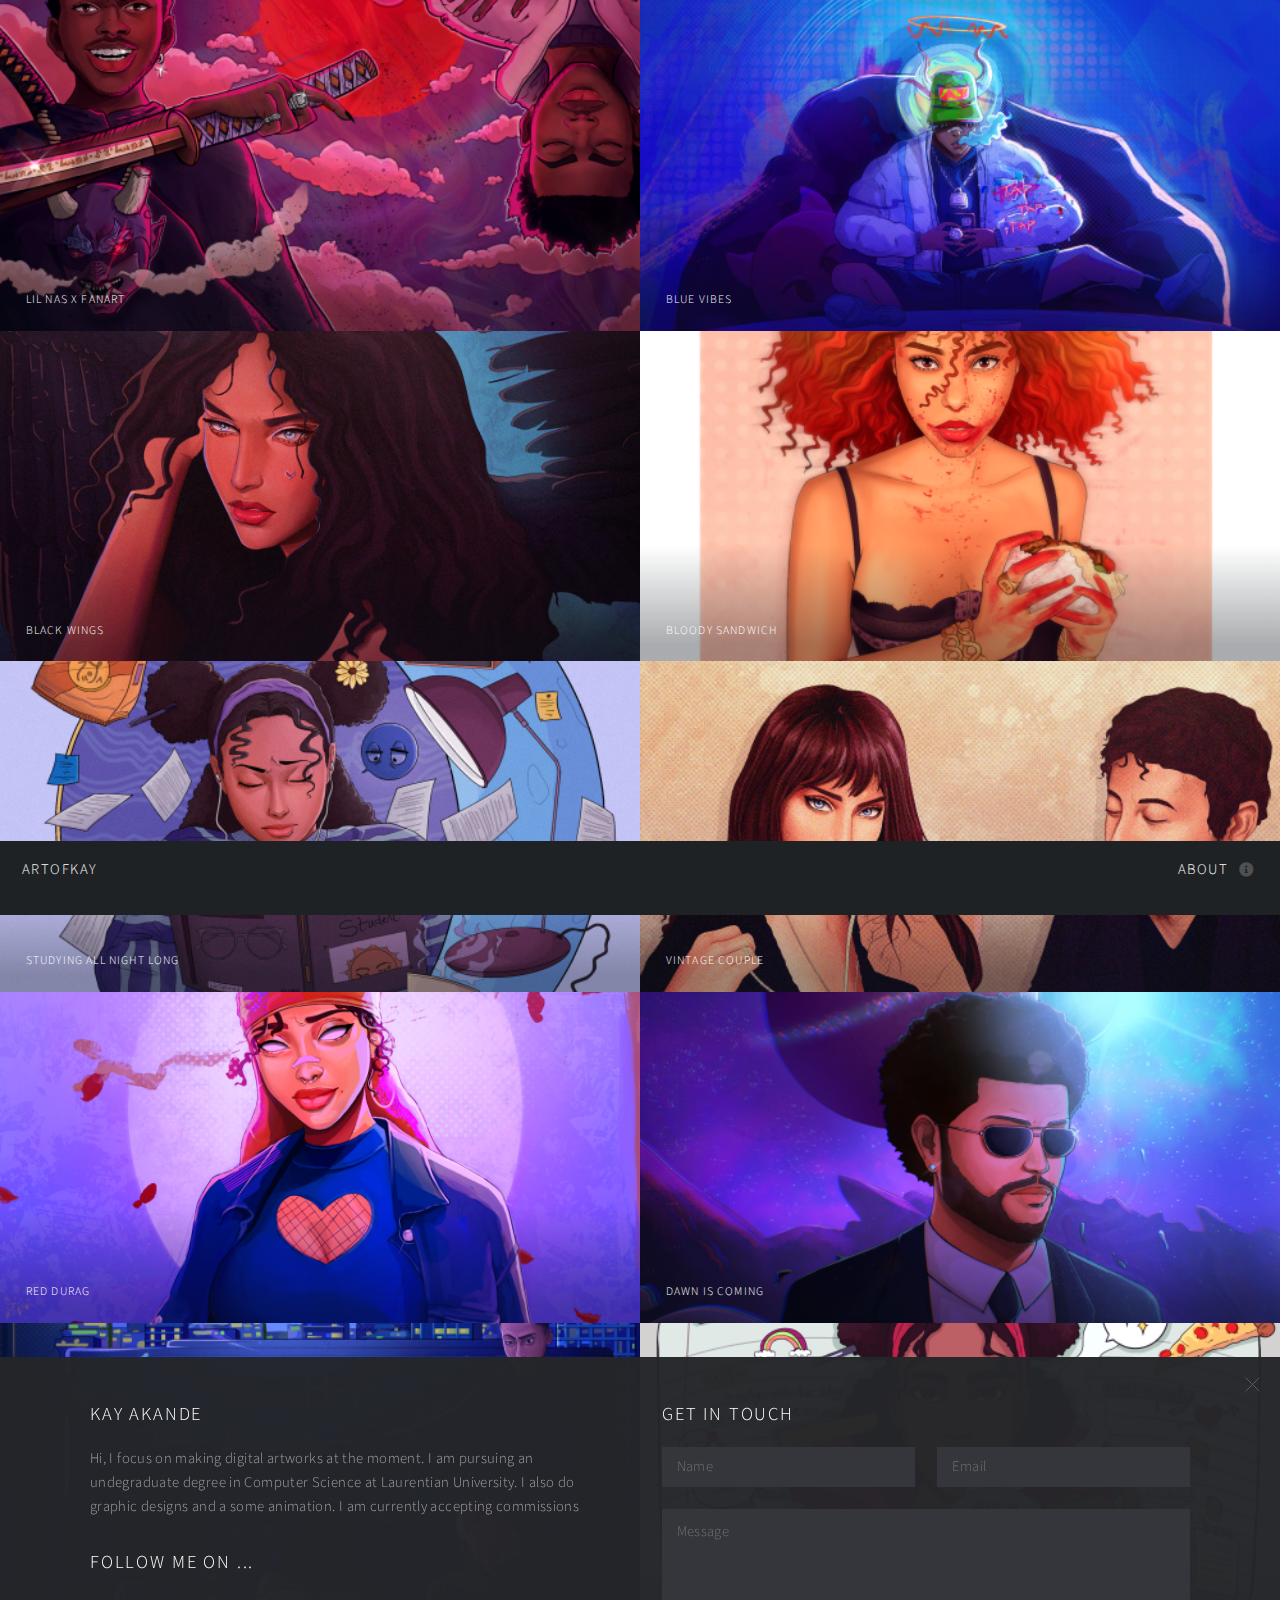
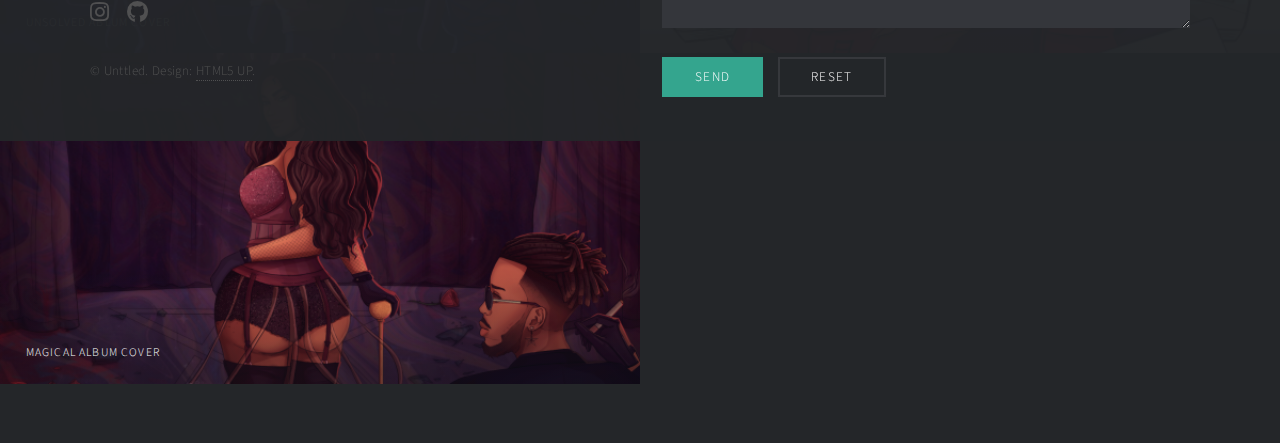
==== index.html @ 97087123 "updates links in index" ====
<!DOCTYPE HTML>
<!--
	Multiverse by HTML5 UP
	html5up.net | @ajlkn
	Free for personal and commercial use under the CCA 3.0 license (html5up.net/license)
-->
<html>
	<head>
		<title>ArtOfKay</title>
		<meta charset="utf-8" />
		<meta name="viewport" content="width=device-width, initial-scale=1, user-scalable=no" />
		<link rel="stylesheet" href="assets/css/main.css" />
		<noscript><link rel="stylesheet" href="assets/css/noscript.css" /></noscript>
	</head>
	<body class="is-preload">

		<!-- Wrapper -->
			<div id="wrapper">

				<!-- Header -->
					<header id="header">
						<h1><a href="index.html"><strong>ArtOfKay</strong></a></h1>
						<nav>
							<ul>
								<li><a href="#footer" class="icon solid fa-info-circle">About</a></li>
							</ul>
						</nav>
					</header>

				<!-- Main -->
					<div id="main">
						<article class="thumb">
							<a href="images/fulls/Adobe_LilNasX_Template_Photoshop.png" class="image"><img src="images/thumbs/Adobe_LilNasX_Template_Photoshop.png" alt="" /></a>
							<h2>Lil Nas X Fanart</h2>
							<p>Lil Nas X fanart album cover design</p>
						</article>
						<article class="thumb">
							<a href="images/fulls/blueVibes.png" class="image"><img src="images/thumbs/blueVibes.png" alt="" /></a>
							<h2>Blue Vibes</h2>
							<p></p>
						</article>
						<article class="thumb">
							<a href="images/fulls/NatasyaWings.png" class="image"><img src="images/thumbs/NatasyaWings.png" alt="" /></a>
							<h2>Black Wings</h2>
							<p></p>
						</article>
						<article class="thumb">
							<a href="images/fulls/bloodySandwich.png" class="image"><img src="images/thumbs/bloodySandwich.png" alt="" /></a>
							<h2>Bloody Sandwich</h2>
							<p>Fun suggestive study.</p>
						</article>

						<article class="thumb">
							<a href="images/fulls/Studying_All_Night_Long_Final.png" class="image"><img
									src="images/thumbs/Studying_All_Night_Long_Final.png" alt="" /></a>
							<h2>Studying all night long</h2>
							<p>Typical University life</p>
						</article>

						
						<article class="thumb">
							<a href="images/fulls/vintageCouple.jpg" class="image"><img src="images/thumbs/vintageCouple.png" alt="" /></a>
							<h2>Vintage Couple</h2>
							<p></p>
						</article>
						
						<article class="thumb">
							<a href="images/fulls/RedDurag.png" class="image"><img src="images/thumbs/RedDurag.png" alt="" /></a>
							<h2>Red Durag</h2>
							<p></p>
						</article>

						<article class="thumb">
							<a href="images/fulls/DawnTheWeeknd.jpg" class="image"><img src="images/thumbs/DawnTheWeeknd.png" alt="" /></a>
							<h2>Dawn is coming</h2>
							<p>Fanart for the Weeknd.</p>
						</article>
						<article class="thumb">
							<a href="images/fulls/UnsolvedCover.png" class="image"><img src="images/thumbs/UnsolvedCover.png" alt="" /></a>
							<h2>Unsolved Ablum Cover</h2>
							<p>Commissioned allbum cover.</p>
						</article>
						<article class="thumb">
							<a href="images/fulls/UniLife.png" class="image"><img src="images/thumbs/UniLife.png" alt="" /></a>
							<h2>Uni Life</h2>
							<p>Contest Entry for a student design competition.</p>
						</article>
						
						
						<article class="thumb">
							<a href="images/fulls/MagicalSwayzee.png" class="image"><img src="images/thumbs/MagicalSwayzee.png" alt="" /></a>
							<h2>Magical Album Cover</h2>
							<p>Commissioned allbum cover.</p>
						</article>
						
					</div>

				<!-- Footer -->
					<footer id="footer" class="panel">
						<div class="inner split">
							<div>
								<section>
									<h2>Kay Akande</h2>
									<p>Hi, I focus on making digital artworks at the moment. I am pursuing an undegraduate degree in Computer Science at Laurentian University. I also do graphic designs and a some animation. I am currently accepting commissions</p>
								</section>
								<section>
									<h2>Follow me on ...</h2>
									<ul class="icons">
										<!-- <li><a href="#" class="icon brands fa-twitter"><span class="label">Twitter</span></a></li>
										<li><a href="#" class="icon brands fa-facebook-f"><span class="label">Facebook</span></a></li> -->
										<li><a href="https://www.instagram.com/artofkay_" target="_blank" class="icon brands fa-instagram"><span class="label">Instagram</span></a></li>
										<li><a href="https://github.com/KayAkande" target="_blank" class="icon brands fa-github"><span class="label">GitHub</span></a></li>
										<!-- <li><a href="#" class="icon brands fa-dribbble"><span class="label">Dribbble</span></a></li>
										<li><a href="#" class="icon brands fa-linkedin-in"><span class="label">LinkedIn</span></a></li> -->
									</ul>
								</section>
								<p class="copyright">
									&copy; Unttled. Design: <a href="http://html5up.net">HTML5 UP</a>.
								</p>
							</div>
							<div>
								<section>
									<h2>Get in touch</h2>
									<form method="post" action="#">
										<div class="fields">
											<div class="field half">
												<input type="text" name="name" id="name" placeholder="Name" />
											</div>
											<div class="field half">
												<input type="text" name="email" id="email" placeholder="Email" />
											</div>
											<div class="field">
												<textarea name="message" id="message" rows="4" placeholder="Message"></textarea>
											</div>
										</div>
										<ul class="actions">
											<li><input type="submit" value="Send" class="primary" /></li>
											<li><input type="reset" value="Reset" /></li>
										</ul>
									</form>
								</section>
							</div>
						</div>
					</footer>

			</div>

		<!-- Scripts -->
			<script src="assets/js/jquery.min.js"></script>
			<script src="assets/js/jquery.poptrox.min.js"></script>
			<script src="assets/js/browser.min.js"></script>
			<script src="assets/js/breakpoints.min.js"></script>
			<script src="assets/js/util.js"></script>
			<script src="assets/js/main.js"></script>

	</body>
</html>
---- assets/css/main.css ----
@import url(fontawesome-all.min.css);
@import url("https://fonts.googleapis.com/css?family=Source+Sans+Pro:300,300italic,400,400italic");

/*
	Multiverse by HTML5 UP
	html5up.net | @ajlkn
	Free for personal and commercial use under the CCA 3.0 license (html5up.net/license)
*/

@-moz-keyframes spinner {
	0% {
		-moz-transform: rotate(0deg);
		-webkit-transform: rotate(0deg);
		-ms-transform: rotate(0deg);
		transform: rotate(0deg);
	}

	100% {
		-moz-transform: rotate(359deg);
		-webkit-transform: rotate(359deg);
		-ms-transform: rotate(359deg);
		transform: rotate(359deg);
	}
}

@-webkit-keyframes spinner {
	0% {
		-moz-transform: rotate(0deg);
		-webkit-transform: rotate(0deg);
		-ms-transform: rotate(0deg);
		transform: rotate(0deg);
	}

	100% {
		-moz-transform: rotate(359deg);
		-webkit-transform: rotate(359deg);
		-ms-transform: rotate(359deg);
		transform: rotate(359deg);
	}
}

@-ms-keyframes spinner {
	0% {
		-moz-transform: rotate(0deg);
		-webkit-transform: rotate(0deg);
		-ms-transform: rotate(0deg);
		transform: rotate(0deg);
	}

	100% {
		-moz-transform: rotate(359deg);
		-webkit-transform: rotate(359deg);
		-ms-transform: rotate(359deg);
		transform: rotate(359deg);
	}
}

@keyframes spinner {
	0% {
		-moz-transform: rotate(0deg);
		-webkit-transform: rotate(0deg);
		-ms-transform: rotate(0deg);
		transform: rotate(0deg);
	}

	100% {
		-moz-transform: rotate(359deg);
		-webkit-transform: rotate(359deg);
		-ms-transform: rotate(359deg);
		transform: rotate(359deg);
	}
}

html, body, div, span, applet, object,
iframe, h1, h2, h3, h4, h5, h6, p, blockquote,
pre, a, abbr, acronym, address, big, cite,
code, del, dfn, em, img, ins, kbd, q, s, samp,
small, strike, strong, sub, sup, tt, var, b,
u, i, center, dl, dt, dd, ol, ul, li, fieldset,
form, label, legend, table, caption, tbody,
tfoot, thead, tr, th, td, article, aside,
canvas, details, embed, figure, figcaption,
footer, header, hgroup, menu, nav, output, ruby,
section, summary, time, mark, audio, video {
	margin: 0;
	padding: 0;
	border: 0;
	font-size: 100%;
	font: inherit;
	vertical-align: baseline;}

article, aside, details, figcaption, figure,
footer, header, hgroup, menu, nav, section {
	display: block;}

body {
	line-height: 1;
}

ol, ul {
	list-style: none;
}

blockquote, q {
	quotes: none;
}

	blockquote:before, blockquote:after, q:before, q:after {
		content: '';
		content: none;
	}

table {
	border-collapse: collapse;
	border-spacing: 0;
}

body {
	-webkit-text-size-adjust: none;
}

mark {
	background-color: transparent;
	color: inherit;
}

input::-moz-focus-inner {
	border: 0;
	padding: 0;
}

input, select, textarea {
	-moz-appearance: none;
	-webkit-appearance: none;
	-ms-appearance: none;
	appearance: none;
}

/* Basic */

	@-ms-viewport {
		width: device-width;
	}

	body {
		-ms-overflow-style: scrollbar;
	}

	@media screen and (max-width: 480px) {

		html, body {
			min-width: 320px;
		}

	}

	html {
		box-sizing: border-box;
	}

	*, *:before, *:after {
		box-sizing: inherit;
	}

	body {
		background: #242629;
	}

		body.is-preload *, body.is-preload *:before, body.is-preload *:after {
			-moz-animation: none !important;
			-webkit-animation: none !important;
			-ms-animation: none !important;
			animation: none !important;
			-moz-transition: none !important;
			-webkit-transition: none !important;
			-ms-transition: none !important;
			transition: none !important;
		}

		body.is-resizing *, body.is-resizing *:before, body.is-resizing *:after {
			-moz-animation: none !important;
			-webkit-animation: none !important;
			-ms-animation: none !important;
			animation: none !important;
			-moz-transition: none !important;
			-webkit-transition: none !important;
			-ms-transition: none !important;
			transition: none !important;
		}

/* Type */

	body, input, select, textarea {
		color: #a0a0a1;
		font-family: "Source Sans Pro", Helvetica, sans-serif;
		font-size: 15pt;
		font-weight: 300;
		letter-spacing: 0.025em;
		line-height: 1.65;
	}

		@media screen and (max-width: 1680px) {

			body, input, select, textarea {
				font-size: 11pt;
			}

		}

	a {
		-moz-transition: color 0.2s ease-in-out, border-bottom-color 0.2s ease-in-out;
		-webkit-transition: color 0.2s ease-in-out, border-bottom-color 0.2s ease-in-out;
		-ms-transition: color 0.2s ease-in-out, border-bottom-color 0.2s ease-in-out;
		transition: color 0.2s ease-in-out, border-bottom-color 0.2s ease-in-out;
		border-bottom: dotted 1px;
		color: #34a58e;
		text-decoration: none;
	}

		a:hover {
			border-bottom-color: transparent;
			color: #34a58e !important;
		}

	strong, b {
		color: #ffffff;
		font-weight: 300;
	}

	em, i {
		font-style: italic;
	}

	p {
		margin: 0 0 2em 0;
	}

	h1, h2, h3, h4, h5, h6 {
		color: #ffffff;
		font-weight: 300;
		letter-spacing: 0.1em;
		line-height: 1.5;
		margin: 0 0 1em 0;
		text-transform: uppercase;
	}

		h1 a, h2 a, h3 a, h4 a, h5 a, h6 a {
			color: inherit;
			text-decoration: none;
		}

	h1 {
		font-size: 2em;
	}

	h2 {
		font-size: 1.25em;
	}

	h3 {
		font-size: 1.1em;
	}

	h4 {
		font-size: 1em;
	}

	h5 {
		font-size: 0.9em;
	}

	h6 {
		font-size: 0.7em;
	}

	@media screen and (max-width: 736px) {

		h2 {
			font-size: 1em;
		}

		h3 {
			font-size: 0.9em;
		}

		h4 {
			font-size: 0.8em;
		}

		h5 {
			font-size: 0.7em;
		}

		h6 {
			font-size: 0.7em;
		}

	}

	sub {
		font-size: 0.8em;
		position: relative;
		top: 0.5em;
	}

	sup {
		font-size: 0.8em;
		position: relative;
		top: -0.5em;
	}

	blockquote {
		border-left: 4px #36383c;
		font-style: italic;
		margin: 0 0 2em 0;
		padding: 0.5em 0 0.5em 2em;
	}

	code {
		background: #34363b;
		border: solid 1px #36383c;
		font-family: "Courier New", monospace;
		font-size: 0.9em;
		margin: 0 0.25em;
		padding: 0.25em 0.65em;
	}

	pre {
		-webkit-overflow-scrolling: touch;
		font-family: "Courier New", monospace;
		font-size: 0.9em;
		margin: 0 0 2em 0;
	}

		pre code {
			display: block;
			line-height: 1.75;
			padding: 1em 1.5em;
			overflow-x: auto;
		}

	hr {
		border: 0;
		border-bottom: solid 1px #36383c;
		margin: 2em 0;
	}

		hr.major {
			margin: 3em 0;
		}

	.align-left {
		text-align: left;
	}

	.align-center {
		text-align: center;
	}

	.align-right {
		text-align: right;
	}

/* Button */

	input[type="submit"],
	input[type="reset"],
	input[type="button"],
	button,
	.button {
		-moz-appearance: none;
		-webkit-appearance: none;
		-ms-appearance: none;
		appearance: none;
		-moz-transition: background-color 0.2s ease-in-out, box-shadow 0.2s ease-in-out, color 0.2s ease-in-out;
		-webkit-transition: background-color 0.2s ease-in-out, box-shadow 0.2s ease-in-out, color 0.2s ease-in-out;
		-ms-transition: background-color 0.2s ease-in-out, box-shadow 0.2s ease-in-out, color 0.2s ease-in-out;
		transition: background-color 0.2s ease-in-out, box-shadow 0.2s ease-in-out, color 0.2s ease-in-out;
		background-color: transparent;
		border: 0;
		border-radius: 0;
		box-shadow: inset 0 0 0 2px #36383c;
		color: #ffffff !important;
		cursor: pointer;
		display: inline-block;
		font-size: 0.9em;
		font-weight: 300;
		height: 3.05556em;
		letter-spacing: 0.1em;
		line-height: 3.05556em;
		padding: 0 2.5em;
		text-align: center;
		text-decoration: none;
		text-transform: uppercase;
		white-space: nowrap;
	}

		input[type="submit"]:hover,
		input[type="reset"]:hover,
		input[type="button"]:hover,
		button:hover,
		.button:hover {
			box-shadow: inset 0 0 0 2px #34a58e;
			color: #34a58e !important;
		}

			input[type="submit"]:hover:active,
			input[type="reset"]:hover:active,
			input[type="button"]:hover:active,
			button:hover:active,
			.button:hover:active {
				background-color: rgba(52, 165, 142, 0.15);
				color: #34a58e !important;
			}

		input[type="submit"].icon,
		input[type="reset"].icon,
		input[type="button"].icon,
		button.icon,
		.button.icon {
			padding-left: 1.35em;
		}

			input[type="submit"].icon:before,
			input[type="reset"].icon:before,
			input[type="button"].icon:before,
			button.icon:before,
			.button.icon:before {
				margin-right: 0.5em;
			}

		input[type="submit"].fit,
		input[type="reset"].fit,
		input[type="button"].fit,
		button.fit,
		.button.fit {
			width: 100%;
		}

		input[type="submit"].small,
		input[type="reset"].small,
		input[type="button"].small,
		button.small,
		.button.small {
			font-size: 0.8em;
		}

		input[type="submit"].large,
		input[type="reset"].large,
		input[type="button"].large,
		button.large,
		.button.large {
			font-size: 1.35em;
		}

		input[type="submit"].primary,
		input[type="reset"].primary,
		input[type="button"].primary,
		button.primary,
		.button.primary {
			background-color: #34a58e;
			box-shadow: none;
		}

			input[type="submit"].primary:hover,
			input[type="reset"].primary:hover,
			input[type="button"].primary:hover,
			button.primary:hover,
			.button.primary:hover {
				background-color: #47c5ab;
				color: #ffffff !important;
			}

				input[type="submit"].primary:hover:active,
				input[type="reset"].primary:hover:active,
				input[type="button"].primary:hover:active,
				button.primary:hover:active,
				.button.primary:hover:active {
					background-color: #287e6d;
				}

		input[type="submit"].disabled, input[type="submit"]:disabled,
		input[type="reset"].disabled,
		input[type="reset"]:disabled,
		input[type="button"].disabled,
		input[type="button"]:disabled,
		button.disabled,
		button:disabled,
		.button.disabled,
		.button:disabled {
			pointer-events: none;
			opacity: 0.35;
		}

/* Form */

	form {
		margin: 0 0 2em 0;
	}

		form > :last-child {
			margin-bottom: 0;
		}

		form > .fields {
			display: -moz-flex;
			display: -webkit-flex;
			display: -ms-flex;
			display: flex;
			-moz-flex-wrap: wrap;
			-webkit-flex-wrap: wrap;
			-ms-flex-wrap: wrap;
			flex-wrap: wrap;
			width: calc(100% + 3em);
			margin: -1.5em 0 2em -1.5em;
		}

			form > .fields > .field {
				-moz-flex-grow: 0;
				-webkit-flex-grow: 0;
				-ms-flex-grow: 0;
				flex-grow: 0;
				-moz-flex-shrink: 0;
				-webkit-flex-shrink: 0;
				-ms-flex-shrink: 0;
				flex-shrink: 0;
				padding: 1.5em 0 0 1.5em;
				width: calc(100% - 1.5em);
			}

				form > .fields > .field.half {
					width: calc(50% - 0.75em);
				}

				form > .fields > .field.third {
					width: calc(100%/3 - 0.5em);
				}

				form > .fields > .field.quarter {
					width: calc(25% - 0.375em);
				}

		@media screen and (max-width: 736px) {

			form > .fields {
				width: calc(100% + 3em);
				margin: -1.5em 0 2em -1.5em;
			}

				form > .fields > .field {
					padding: 1.5em 0 0 1.5em;
					width: calc(100% - 1.5em);
				}

					form > .fields > .field.half {
						width: calc(100% - 1.5em);
					}

					form > .fields > .field.third {
						width: calc(100% - 1.5em);
					}

					form > .fields > .field.quarter {
						width: calc(100% - 1.5em);
					}

		}

	label {
		color: #ffffff;
		display: block;
		font-size: 0.9em;
		font-weight: 300;
		margin: 0 0 1em 0;
	}

	input[type="text"],
	input[type="password"],
	input[type="email"],
	input[type="tel"],
	input[type="search"],
	input[type="url"],
	select,
	textarea {
		-moz-appearance: none;
		-webkit-appearance: none;
		-ms-appearance: none;
		appearance: none;
		background: #34363b;
		border: 0;
		border-radius: 0;
		color: #a0a0a1;
		display: block;
		outline: 0;
		padding: 0 1em;
		text-decoration: none;
		width: 100%;
	}

		input[type="text"]:invalid,
		input[type="password"]:invalid,
		input[type="email"]:invalid,
		input[type="tel"]:invalid,
		input[type="search"]:invalid,
		input[type="url"]:invalid,
		select:invalid,
		textarea:invalid {
			box-shadow: none;
		}

		input[type="text"]:focus,
		input[type="password"]:focus,
		input[type="email"]:focus,
		input[type="tel"]:focus,
		input[type="search"]:focus,
		input[type="url"]:focus,
		select:focus,
		textarea:focus {
			box-shadow: inset 0 0 0 2px #34a58e;
		}

	select {
		background-image: url("data:image/svg+xml;charset=utf8,%3Csvg xmlns='http://www.w3.org/2000/svg' width='40' height='40' preserveAspectRatio='none' viewBox='0 0 40 40'%3E%3Cpath d='M9.4,12.3l10.4,10.4l10.4-10.4c0.2-0.2,0.5-0.4,0.9-0.4c0.3,0,0.6,0.1,0.9,0.4l3.3,3.3c0.2,0.2,0.4,0.5,0.4,0.9 c0,0.4-0.1,0.6-0.4,0.9L20.7,31.9c-0.2,0.2-0.5,0.4-0.9,0.4c-0.3,0-0.6-0.1-0.9-0.4L4.3,17.3c-0.2-0.2-0.4-0.5-0.4-0.9 c0-0.4,0.1-0.6,0.4-0.9l3.3-3.3c0.2-0.2,0.5-0.4,0.9-0.4S9.1,12.1,9.4,12.3z' fill='%2336383c' /%3E%3C/svg%3E");
		background-size: 1.25rem;
		background-repeat: no-repeat;
		background-position: calc(100% - 1rem) center;
		height: 2.75em;
		padding-right: 2.75em;
		text-overflow: ellipsis;
	}

		select option {
			color: #ffffff;
			background: #242629;
		}

		select:focus::-ms-value {
			background-color: transparent;
		}

		select::-ms-expand {
			display: none;
		}

	input[type="text"],
	input[type="password"],
	input[type="email"],
	input[type="tel"],
	input[type="search"],
	input[type="url"],
	select {
		height: 2.75em;
	}

	textarea {
		padding: 0.75em 1em;
	}

	input[type="checkbox"],
	input[type="radio"] {
		-moz-appearance: none;
		-webkit-appearance: none;
		-ms-appearance: none;
		appearance: none;
		display: block;
		float: left;
		margin-right: -2em;
		opacity: 0;
		width: 1em;
		z-index: -1;
	}

		input[type="checkbox"] + label,
		input[type="radio"] + label {
			text-decoration: none;
			color: #a0a0a1;
			cursor: pointer;
			display: inline-block;
			font-size: 1em;
			font-weight: 300;
			padding-left: 2.4em;
			padding-right: 0.75em;
			position: relative;
		}

			input[type="checkbox"] + label:before,
			input[type="radio"] + label:before {
				-moz-osx-font-smoothing: grayscale;
				-webkit-font-smoothing: antialiased;
				display: inline-block;
				font-style: normal;
				font-variant: normal;
				text-rendering: auto;
				line-height: 1;
				text-transform: none !important;
				font-family: 'Font Awesome 5 Free';
				font-weight: 900;
			}

			input[type="checkbox"] + label:before,
			input[type="radio"] + label:before {
				background: #34363b;
				content: '';
				display: inline-block;
				font-size: 0.8em;
				height: 2.0625em;
				left: 0;
				line-height: 2.0625em;
				position: absolute;
				text-align: center;
				top: 0;
				width: 2.0625em;
			}

		input[type="checkbox"]:checked + label:before,
		input[type="radio"]:checked + label:before {
			background: #34a58e;
			border-color: #34a58e;
			color: #ffffff;
			content: '\f00c';
		}

		input[type="checkbox"]:focus + label:before,
		input[type="radio"]:focus + label:before {
			box-shadow: 0 0 0 2px #34a58e;
		}

	input[type="radio"] + label:before {
		border-radius: 100%;
	}

	::-webkit-input-placeholder {
		color: #707071 !important;
		opacity: 1.0;
	}

	:-moz-placeholder {
		color: #707071 !important;
		opacity: 1.0;
	}

	::-moz-placeholder {
		color: #707071 !important;
		opacity: 1.0;
	}

	:-ms-input-placeholder {
		color: #707071 !important;
		opacity: 1.0;
	}

/* Icon */

	.icon {
		text-decoration: none;
		border-bottom: none;
		position: relative;
	}

		.icon:before {
			-moz-osx-font-smoothing: grayscale;
			-webkit-font-smoothing: antialiased;
			display: inline-block;
			font-style: normal;
			font-variant: normal;
			text-rendering: auto;
			line-height: 1;
			text-transform: none !important;
			font-family: 'Font Awesome 5 Free';
			font-weight: 400;
		}

		.icon > .label {
			display: none;
		}

		.icon:before {
			line-height: inherit;
		}

		.icon.solid:before {
			font-weight: 900;
		}

		.icon.brands:before {
			font-family: 'Font Awesome 5 Brands';
		}

/* List */

	ol {
		list-style: decimal;
		margin: 0 0 2em 0;
		padding-left: 1.25em;
	}

		ol li {
			padding-left: 0.25em;
		}

	ul {
		list-style: disc;
		margin: 0 0 2em 0;
		padding-left: 1em;
	}

		ul li {
			padding-left: 0.5em;
		}

		ul.alt {
			list-style: none;
			padding-left: 0;
		}

			ul.alt li {
				border-top: solid 1px #36383c;
				padding: 0.5em 0;
			}

				ul.alt li:first-child {
					border-top: 0;
					padding-top: 0;
				}

	dl {
		margin: 0 0 2em 0;
	}

		dl dt {
			display: block;
			font-weight: 300;
			margin: 0 0 1em 0;
		}

		dl dd {
			margin-left: 2em;
		}

/* Actions */

	ul.actions {
		display: -moz-flex;
		display: -webkit-flex;
		display: -ms-flex;
		display: flex;
		cursor: default;
		list-style: none;
		margin-left: -1em;
		padding-left: 0;
	}

		ul.actions li {
			padding: 0 0 0 1em;
			vertical-align: middle;
		}

		ul.actions.special {
			-moz-justify-content: center;
			-webkit-justify-content: center;
			-ms-justify-content: center;
			justify-content: center;
			width: 100%;
			margin-left: 0;
		}

			ul.actions.special li:first-child {
				padding-left: 0;
			}

		ul.actions.stacked {
			-moz-flex-direction: column;
			-webkit-flex-direction: column;
			-ms-flex-direction: column;
			flex-direction: column;
			margin-left: 0;
		}

			ul.actions.stacked li {
				padding: 1.3em 0 0 0;
			}

				ul.actions.stacked li:first-child {
					padding-top: 0;
				}

		ul.actions.fit {
			width: calc(100% + 1em);
		}

			ul.actions.fit li {
				-moz-flex-grow: 1;
				-webkit-flex-grow: 1;
				-ms-flex-grow: 1;
				flex-grow: 1;
				-moz-flex-shrink: 1;
				-webkit-flex-shrink: 1;
				-ms-flex-shrink: 1;
				flex-shrink: 1;
				width: 100%;
			}

				ul.actions.fit li > * {
					width: 100%;
				}

			ul.actions.fit.stacked {
				width: 100%;
			}

		@media screen and (max-width: 480px) {

			ul.actions:not(.fixed) {
				-moz-flex-direction: column;
				-webkit-flex-direction: column;
				-ms-flex-direction: column;
				flex-direction: column;
				margin-left: 0;
				width: 100% !important;
			}

				ul.actions:not(.fixed) li {
					-moz-flex-grow: 1;
					-webkit-flex-grow: 1;
					-ms-flex-grow: 1;
					flex-grow: 1;
					-moz-flex-shrink: 1;
					-webkit-flex-shrink: 1;
					-ms-flex-shrink: 1;
					flex-shrink: 1;
					padding: 1em 0 0 0;
					text-align: center;
					width: 100%;
				}

					ul.actions:not(.fixed) li > * {
						width: 100%;
					}

					ul.actions:not(.fixed) li:first-child {
						padding-top: 0;
					}

					ul.actions:not(.fixed) li input[type="submit"],
					ul.actions:not(.fixed) li input[type="reset"],
					ul.actions:not(.fixed) li input[type="button"],
					ul.actions:not(.fixed) li button,
					ul.actions:not(.fixed) li .button {
						width: 100%;
					}

						ul.actions:not(.fixed) li input[type="submit"].icon:before,
						ul.actions:not(.fixed) li input[type="reset"].icon:before,
						ul.actions:not(.fixed) li input[type="button"].icon:before,
						ul.actions:not(.fixed) li button.icon:before,
						ul.actions:not(.fixed) li .button.icon:before {
							margin-left: -0.5rem;
						}

		}

/* Icons */

	ul.icons {
		cursor: default;
		list-style: none;
		padding-left: 0;
	}

		ul.icons li {
			display: inline-block;
			padding: 0 1em 0 0;
		}

			ul.icons li:last-child {
				padding-right: 0;
			}

			ul.icons li .icon {
				color: #505051;
			}

				ul.icons li .icon:before {
					font-size: 1.5em;
				}

/* Table */

	.table-wrapper {
		-webkit-overflow-scrolling: touch;
		overflow-x: auto;
	}

	table {
		margin: 0 0 2em 0;
		width: 100%;
	}

		table tbody tr {
			border: solid 1px #36383c;
			border-left: 0;
			border-right: 0;
		}

			table tbody tr:nth-child(2n + 1) {
				background-color: #34363b;
			}

		table td {
			padding: 0.75em 0.75em;
		}

		table th {
			color: #ffffff;
			font-size: 0.9em;
			font-weight: 300;
			padding: 0 0.75em 0.75em 0.75em;
			text-align: left;
		}

		table thead {
			border-bottom: solid 2px #36383c;
		}

		table tfoot {
			border-top: solid 2px #36383c;
		}

		table.alt {
			border-collapse: separate;
		}

			table.alt tbody tr td {
				border: solid 1px #36383c;
				border-left-width: 0;
				border-top-width: 0;
			}

				table.alt tbody tr td:first-child {
					border-left-width: 1px;
				}

			table.alt tbody tr:first-child td {
				border-top-width: 1px;
			}

			table.alt thead {
				border-bottom: 0;
			}

			table.alt tfoot {
				border-top: 0;
			}

/* Panel */

	.panel {
		padding: 4em 4em 2em 4em ;
		-moz-transform: translateY(100vh);
		-webkit-transform: translateY(100vh);
		-ms-transform: translateY(100vh);
		transform: translateY(100vh);
		-moz-transition: -moz-transform 0.5s ease;
		-webkit-transition: -webkit-transform 0.5s ease;
		-ms-transition: -ms-transform 0.5s ease;
		transition: transform 0.5s ease;
		-webkit-overflow-scrolling: touch;
		background: rgba(36, 38, 41, 0.975);
		bottom: 4em;
		left: 0;
		max-height: calc(80vh - 4em);
		overflow-y: auto;
		position: fixed;
		width: 100%;
		z-index: 10001;
	}

		.panel.active {
			-moz-transform: translateY(1px);
			-webkit-transform: translateY(1px);
			-ms-transform: translateY(1px);
			transform: translateY(1px);
		}

		.panel > .inner {
			margin: 0 auto;
			max-width: 100%;
			width: 75em;
		}

			.panel > .inner.split {
				display: -moz-flex;
				display: -webkit-flex;
				display: -ms-flex;
				display: flex;
			}

				.panel > .inner.split > div {
					margin-left: 4em;
					width: 50%;
				}

				.panel > .inner.split > :first-child {
					margin-left: 0;
				}

		.panel > .closer {
			-moz-transition: opacity 0.2s ease-in-out;
			-webkit-transition: opacity 0.2s ease-in-out;
			-ms-transition: opacity 0.2s ease-in-out;
			transition: opacity 0.2s ease-in-out;
			background-image: url("images/close.svg");
			background-position: center;
			background-repeat: no-repeat;
			background-size: 3em;
			cursor: pointer;
			height: 5em;
			opacity: 0.25;
			position: absolute;
			right: 0;
			top: 0;
			width: 5em;
			z-index: 2;
		}

			.panel > .closer:hover {
				opacity: 1.0;
			}

		@media screen and (max-width: 1280px) {

			.panel {
				padding: 3em 3em 1em 3em ;
			}

				.panel > .inner.split > div {
					margin-left: 3em;
				}

				.panel > .closer {
					background-size: 2.5em;
					background-position: 75% 25%;
				}

		}

		@media screen and (max-width: 980px) {

			.panel > .inner.split {
				-moz-flex-direction: column;
				-webkit-flex-direction: column;
				-ms-flex-direction: column;
				flex-direction: column;
			}

				.panel > .inner.split > div {
					margin-left: 0;
					width: 100%;
				}

		}

		@media screen and (max-width: 736px) {

			.panel {
				-moz-transform: translateY(-100vh);
				-webkit-transform: translateY(-100vh);
				-ms-transform: translateY(-100vh);
				transform: translateY(-100vh);
				padding: 4em 2em 2em 2em ;
				bottom: auto;
				top: calc(4em - 1px);
			}

				.panel.active {
					-moz-transform: translateY(0);
					-webkit-transform: translateY(0);
					-ms-transform: translateY(0);
					transform: translateY(0);
				}

		}

/* Poptrox Popup */

	.poptrox-overlay {
		-webkit-tap-highlight-color: rgba(255, 255, 255, 0);
	}

	.poptrox-popup {
		background: rgba(31, 34, 36, 0.925);
		box-shadow: 0 1em 3em 0.5em rgba(0, 0, 0, 0.25);
		cursor: default;
	}

		.poptrox-popup:before {
			-moz-transition: opacity 0.2s ease-in-out;
			-webkit-transition: opacity 0.2s ease-in-out;
			-ms-transition: opacity 0.2s ease-in-out;
			transition: opacity 0.2s ease-in-out;
			background-image: -moz-linear-gradient(to left, rgba(31,34,36,0.35), rgba(31,34,36,0) 10em, rgba(31,34,36,0)), -moz-linear-gradient(to right, rgba(31,34,36,0.35), rgba(31,34,36,0) 10em, rgba(31,34,36,0));
			background-image: -webkit-linear-gradient(to left, rgba(31,34,36,0.35), rgba(31,34,36,0) 10em, rgba(31,34,36,0)), -webkit-linear-gradient(to right, rgba(31,34,36,0.35), rgba(31,34,36,0) 10em, rgba(31,34,36,0));
			background-image: -ms-linear-gradient(to left, rgba(31,34,36,0.35), rgba(31,34,36,0) 10em, rgba(31,34,36,0)), -ms-linear-gradient(to right, rgba(31,34,36,0.35), rgba(31,34,36,0) 10em, rgba(31,34,36,0));
			background-image: linear-gradient(to left, rgba(31,34,36,0.35), rgba(31,34,36,0) 10em, rgba(31,34,36,0)), linear-gradient(to right, rgba(31,34,36,0.35), rgba(31,34,36,0) 10em, rgba(31,34,36,0));
			content: '';
			display: block;
			height: 100%;
			left: 0;
			position: absolute;
			top: 0;
			width: 100%;
			z-index: 1;
			opacity: 1;
		}

		.poptrox-popup .closer {
			-moz-transition: opacity 0.2s ease-in-out;
			-webkit-transition: opacity 0.2s ease-in-out;
			-ms-transition: opacity 0.2s ease-in-out;
			transition: opacity 0.2s ease-in-out;
			background-image: url("images/close.svg");
			background-position: center;
			background-repeat: no-repeat;
			background-size: 3em;
			height: 5em;
			opacity: 0;
			position: absolute;
			right: 0;
			top: 0;
			width: 5em;
			z-index: 2;
		}

		.poptrox-popup .nav-previous,
		.poptrox-popup .nav-next {
			-moz-transition: opacity 0.2s ease-in-out;
			-webkit-transition: opacity 0.2s ease-in-out;
			-ms-transition: opacity 0.2s ease-in-out;
			transition: opacity 0.2s ease-in-out;
			background-image: url("images/arrow.svg");
			background-position: center;
			background-repeat: no-repeat;
			background-size: 5em;
			cursor: pointer;
			height: 8em;
			margin-top: -4em;
			opacity: 0;
			position: absolute;
			top: 50%;
			width: 6em;
			z-index: 2;
		}

		.poptrox-popup .nav-previous {
			-moz-transform: scaleX(-1);
			-webkit-transform: scaleX(-1);
			-ms-transform: scaleX(-1);
			transform: scaleX(-1);
			left: 0;
		}

		.poptrox-popup .nav-next {
			right: 0;
		}

		.poptrox-popup .caption {
			padding: 2em 2em 0.1em 2em ;
			background-image: -moz-linear-gradient(to top, rgba(16,16,16,0.45) 25%, rgba(16,16,16,0) 100%);
			background-image: -webkit-linear-gradient(to top, rgba(16,16,16,0.45) 25%, rgba(16,16,16,0) 100%);
			background-image: -ms-linear-gradient(to top, rgba(16,16,16,0.45) 25%, rgba(16,16,16,0) 100%);
			background-image: linear-gradient(to top, rgba(16,16,16,0.45) 25%, rgba(16,16,16,0) 100%);
			bottom: 0;
			cursor: default;
			left: 0;
			position: absolute;
			text-align: left;
			width: 100%;
			z-index: 2;
		}

			.poptrox-popup .caption h2, .poptrox-popup .caption h3, .poptrox-popup .caption h4, .poptrox-popup .caption h5, .poptrox-popup .caption h6 {
				margin: 0 0 0.5em 0;
			}

			.poptrox-popup .caption p {
				color: #ffffff;
			}

		.poptrox-popup .loader {
			-moz-animation: spinner 1s infinite linear !important;
			-webkit-animation: spinner 1s infinite linear !important;
			-ms-animation: spinner 1s infinite linear !important;
			animation: spinner 1s infinite linear !important;
			background-image: url("images/spinner.svg");
			background-position: center;
			background-repeat: no-repeat;
			background-size: contain;
			display: block;
			font-size: 2em;
			height: 2em;
			left: 50%;
			line-height: 2em;
			margin: -1em 0 0 -1em;
			opacity: 0.25;
			position: absolute;
			text-align: center;
			top: 50%;
			width: 2em;
		}

		.poptrox-popup:hover .closer,
		.poptrox-popup:hover .nav-previous,
		.poptrox-popup:hover .nav-next {
			opacity: 0.5;
		}

			.poptrox-popup:hover .closer:hover,
			.poptrox-popup:hover .nav-previous:hover,
			.poptrox-popup:hover .nav-next:hover {
				opacity: 1.0;
			}

		.poptrox-popup.loading:before {
			opacity: 0;
		}

		body.touch .poptrox-popup .closer,
		body.touch .poptrox-popup .nav-previous,
		body.touch .poptrox-popup .nav-next {
			opacity: 1.0 !important;
		}

		@media screen and (max-width: 980px) {

			.poptrox-popup .closer {
				background-size: 3em;
			}

			.poptrox-popup .nav-previous,
			.poptrox-popup .nav-next {
				background-size: 4em;
			}

		}

		@media screen and (max-width: 736px) {

			.poptrox-popup:before {
				display: none;
			}

			.poptrox-popup .caption {
				display: none !important;
			}

			.poptrox-popup .closer,
			.poptrox-popup .nav-previous,
			.poptrox-popup .nav-next {
				display: none !important;
			}

		}

/* Wrapper */

	#wrapper {
		-moz-transition: -moz-filter 0.5s ease, -webkit-filter 0.5s ease, -ms-filter 0.5s ease, -moz-filter 0.5s ease;
		-webkit-transition: -moz-filter 0.5s ease, -webkit-filter 0.5s ease, -ms-filter 0.5s ease, -webkit-filter 0.5s ease;
		-ms-transition: -moz-filter 0.5s ease, -webkit-filter 0.5s ease, -ms-filter 0.5s ease, -ms-filter 0.5s ease;
		transition: -moz-filter 0.5s ease, -webkit-filter 0.5s ease, -ms-filter 0.5s ease, filter 0.5s ease;
		position: relative;
	}

		#wrapper:after {
			pointer-events: none;
			-moz-transition: opacity 0.5s ease, visibility 0.5s;
			-webkit-transition: opacity 0.5s ease, visibility 0.5s;
			-ms-transition: opacity 0.5s ease, visibility 0.5s;
			transition: opacity 0.5s ease, visibility 0.5s;
			background: rgba(36, 38, 41, 0.5);
			content: '';
			display: block;
			height: 100%;
			left: 0;
			opacity: 0;
			position: absolute;
			top: 0;
			visibility: hidden;
			width: 100%;
			z-index: 1;
		}

			body.ie #wrapper:after {
				background: rgba(36, 38, 41, 0.8);
			}

		body.modal-active #wrapper {
			-moz-filter: blur(8px);
			-webkit-filter: blur(8px);
			-ms-filter: blur(8px);
			filter: blur(8px);
		}

			body.modal-active #wrapper:after {
				pointer-events: auto;
				opacity: 1;
				visibility: visible;
				z-index: 10003;
			}

		#wrapper:before {
			-moz-animation: spinner 1s infinite linear !important;
			-webkit-animation: spinner 1s infinite linear !important;
			-ms-animation: spinner 1s infinite linear !important;
			animation: spinner 1s infinite linear !important;
			pointer-events: none;
			-moz-transition: top 0.75s ease-in-out, opacity 0.35s ease-out, visibility 0.35s;
			-webkit-transition: top 0.75s ease-in-out, opacity 0.35s ease-out, visibility 0.35s;
			-ms-transition: top 0.75s ease-in-out, opacity 0.35s ease-out, visibility 0.35s;
			transition: top 0.75s ease-in-out, opacity 0.35s ease-out, visibility 0.35s;
			background-image: url("images/spinner.svg");
			background-position: center;
			background-repeat: no-repeat;
			background-size: contain;
			content: '';
			display: block;
			font-size: 2em;
			height: 2em;
			left: 50%;
			line-height: 2em;
			margin: -1em 0 0 -1em;
			opacity: 0;
			position: fixed;
			text-align: center;
			top: 75%;
			visibility: hidden;
			width: 2em;
		}

		body.is-preload #wrapper:before {
			-moz-transition: opacity 1s ease-out !important;
			-webkit-transition: opacity 1s ease-out !important;
			-ms-transition: opacity 1s ease-out !important;
			transition: opacity 1s ease-out !important;
			-moz-transition-delay: 0.5s !important;
			-webkit-transition-delay: 0.5s !important;
			-ms-transition-delay: 0.5s !important;
			transition-delay: 0.5s !important;
			opacity: 0.25;
			top: 50%;
			visibility: visible;
		}

/* Header */

	body {
		padding: 0 0 4em 0;
	}

	#header {
		-moz-transform: translateY(0);
		-webkit-transform: translateY(0);
		-ms-transform: translateY(0);
		transform: translateY(0);
		-moz-transition: -moz-transform 1s ease;
		-webkit-transition: -webkit-transform 1s ease;
		-ms-transition: -ms-transform 1s ease;
		transition: transform 1s ease;
		-moz-user-select: none;
		-ms-user-select: none;
		-webkit-user-select: none;
		background: #1f2224;
		bottom: -1em;
		height: 5em;
		left: 0;
		line-height: 4em;
		padding: 0 1.5em;
		position: fixed;
		user-select: none;
		width: 100%;
		z-index: 10002;
	}

		body.is-preload #header {
			-moz-transform: translateY(4em);
			-webkit-transform: translateY(4em);
			-ms-transform: translateY(4em);
			transform: translateY(4em);
		}

		#header h1 {
			color: #a0a0a1;
			display: inline-block;
			font-size: 1em;
			line-height: 1;
			margin: 0;
			vertical-align: middle;
		}

			#header h1 a {
				border: 0;
				color: inherit;
			}

				#header h1 a:hover {
					color: inherit !important;
				}

		#header nav {
			position: absolute;
			right: 0;
			top: 0;
		}

			#header nav > ul {
				list-style: none;
				margin: 0;
				padding: 0;
			}

				#header nav > ul > li {
					display: inline-block;
					padding: 0;
				}

					#header nav > ul > li a {
						-moz-transition: background-color 0.5s ease;
						-webkit-transition: background-color 0.5s ease;
						-ms-transition: background-color 0.5s ease;
						transition: background-color 0.5s ease;
						border: 0;
						color: #ffffff;
						display: inline-block;
						letter-spacing: 0.1em;
						padding: 0 1.65em;
						text-transform: uppercase;
					}

						#header nav > ul > li a.icon:before {
							color: #505051;
							float: right;
							margin-left: 0.75em;
						}

						#header nav > ul > li a:hover {
							color: #ffffff !important;
						}

						#header nav > ul > li a.active {
							background-color: #242629;
						}

	@media screen and (max-width: 736px) {

		body {
			padding: 4em 0 0 0;
		}

		#header {
			-moz-transform: translateY(0);
			-webkit-transform: translateY(0);
			-ms-transform: translateY(0);
			transform: translateY(0);
			bottom: auto;
			height: 4em;
			padding: 0 1em;
			top: 0;
		}

			body.is-preload #header {
				-moz-transform: translateY(-3.4em);
				-webkit-transform: translateY(-3.4em);
				-ms-transform: translateY(-3.4em);
				transform: translateY(-3.4em);
			}

			#header h1 {
				font-size: 0.9em;
			}

			#header nav > ul > li a {
				font-size: 0.9em;
				padding: 0 1.15em;
			}

	}

/* Main */

	#main {
		-moz-transition: -moz-filter 0.5s ease, -webkit-filter 0.5s ease, -ms-filter 0.5s ease, -moz-filter 0.5s ease;
		-webkit-transition: -moz-filter 0.5s ease, -webkit-filter 0.5s ease, -ms-filter 0.5s ease, -webkit-filter 0.5s ease;
		-ms-transition: -moz-filter 0.5s ease, -webkit-filter 0.5s ease, -ms-filter 0.5s ease, -ms-filter 0.5s ease;
		transition: -moz-filter 0.5s ease, -webkit-filter 0.5s ease, -ms-filter 0.5s ease, filter 0.5s ease;
		display: -moz-flex;
		display: -webkit-flex;
		display: -ms-flex;
		display: flex;
		-moz-flex-wrap: wrap;
		-webkit-flex-wrap: wrap;
		-ms-flex-wrap: wrap;
		flex-wrap: wrap;
		-webkit-tap-highlight-color: rgba(255, 255, 255, 0);
	}

		#main .thumb {
			-moz-transition: opacity 1.25s ease-in-out;
			-webkit-transition: opacity 1.25s ease-in-out;
			-ms-transition: opacity 1.25s ease-in-out;
			transition: opacity 1.25s ease-in-out;
			pointer-events: auto;
			-webkit-tap-highlight-color: rgba(255, 255, 255, 0);
			opacity: 1;
			overflow: hidden;
			position: relative;
		}

			#main .thumb:after {
				background-image: -moz-linear-gradient(to top, rgba(10,17,25,0.35) 5%, rgba(10,17,25,0) 35%);
				background-image: -webkit-linear-gradient(to top, rgba(10,17,25,0.35) 5%, rgba(10,17,25,0) 35%);
				background-image: -ms-linear-gradient(to top, rgba(10,17,25,0.35) 5%, rgba(10,17,25,0) 35%);
				background-image: linear-gradient(to top, rgba(10,17,25,0.35) 5%, rgba(10,17,25,0) 35%);
				pointer-events: none;
				background-size: cover;
				content: '';
				display: block;
				height: 100%;
				left: 0;
				position: absolute;
				top: 0;
				width: 100%;
			}

			#main .thumb > .image {
				-webkit-tap-highlight-color: rgba(255, 255, 255, 0);
				background-position: center;
				background-repeat: no-repeat;
				background-size: cover;
				border: 0;
				height: 100%;
				left: 0;
				position: absolute;
				top: 0;
				width: 100%;
			}

			#main .thumb > h2 {
				pointer-events: none;
				bottom: 1.875em;
				font-size: 0.8em;
				left: 2.1875em;
				margin: 0;
				position: absolute;
				z-index: 1;
			}

			#main .thumb > p {
				display: none;
			}

		#main:after {
			pointer-events: none;
			-moz-transition: opacity 0.5s ease, visibility 0.5s;
			-webkit-transition: opacity 0.5s ease, visibility 0.5s;
			-ms-transition: opacity 0.5s ease, visibility 0.5s;
			transition: opacity 0.5s ease, visibility 0.5s;
			background: rgba(36, 38, 41, 0.25);
			content: '';
			display: block;
			height: 100%;
			left: 0;
			opacity: 0;
			position: absolute;
			top: 0;
			visibility: hidden;
			width: 100%;
			z-index: 1;
		}

			body.ie #main:after {
				background: rgba(36, 38, 41, 0.55);
			}

		body.content-active #main {
			-moz-filter: blur(6px);
			-webkit-filter: blur(6px);
			-ms-filter: blur(6px);
			filter: blur(6px);
		}

			body.content-active #main:after {
				pointer-events: auto;
				opacity: 1;
				visibility: visible;
			}

		body.is-preload #main .thumb {
			pointer-events: none;
			opacity: 0;
		}

		#main .thumb {
			-moz-transition-delay: 2.525s;
			-webkit-transition-delay: 2.525s;
			-ms-transition-delay: 2.525s;
			transition-delay: 2.525s;
			height: calc(40vh - 2em);
			min-height: 20em;
			width: 25%;
		}

			#main .thumb:nth-child(1) {
				-moz-transition-delay: 0.65s;
				-webkit-transition-delay: 0.65s;
				-ms-transition-delay: 0.65s;
				transition-delay: 0.65s;
			}

			#main .thumb:nth-child(2) {
				-moz-transition-delay: 0.8s;
				-webkit-transition-delay: 0.8s;
				-ms-transition-delay: 0.8s;
				transition-delay: 0.8s;
			}

			#main .thumb:nth-child(3) {
				-moz-transition-delay: 0.95s;
				-webkit-transition-delay: 0.95s;
				-ms-transition-delay: 0.95s;
				transition-delay: 0.95s;
			}

			#main .thumb:nth-child(4) {
				-moz-transition-delay: 1.1s;
				-webkit-transition-delay: 1.1s;
				-ms-transition-delay: 1.1s;
				transition-delay: 1.1s;
			}

			#main .thumb:nth-child(5) {
				-moz-transition-delay: 1.25s;
				-webkit-transition-delay: 1.25s;
				-ms-transition-delay: 1.25s;
				transition-delay: 1.25s;
			}

			#main .thumb:nth-child(6) {
				-moz-transition-delay: 1.4s;
				-webkit-transition-delay: 1.4s;
				-ms-transition-delay: 1.4s;
				transition-delay: 1.4s;
			}

			#main .thumb:nth-child(7) {
				-moz-transition-delay: 1.55s;
				-webkit-transition-delay: 1.55s;
				-ms-transition-delay: 1.55s;
				transition-delay: 1.55s;
			}

			#main .thumb:nth-child(8) {
				-moz-transition-delay: 1.7s;
				-webkit-transition-delay: 1.7s;
				-ms-transition-delay: 1.7s;
				transition-delay: 1.7s;
			}

			#main .thumb:nth-child(9) {
				-moz-transition-delay: 1.85s;
				-webkit-transition-delay: 1.85s;
				-ms-transition-delay: 1.85s;
				transition-delay: 1.85s;
			}

			#main .thumb:nth-child(10) {
				-moz-transition-delay: 2s;
				-webkit-transition-delay: 2s;
				-ms-transition-delay: 2s;
				transition-delay: 2s;
			}

			#main .thumb:nth-child(11) {
				-moz-transition-delay: 2.15s;
				-webkit-transition-delay: 2.15s;
				-ms-transition-delay: 2.15s;
				transition-delay: 2.15s;
			}

			#main .thumb:nth-child(12) {
				-moz-transition-delay: 2.3s;
				-webkit-transition-delay: 2.3s;
				-ms-transition-delay: 2.3s;
				transition-delay: 2.3s;
			}

		@media screen and (max-width: 1680px) {

			#main .thumb {
				-moz-transition-delay: 2.075s;
				-webkit-transition-delay: 2.075s;
				-ms-transition-delay: 2.075s;
				transition-delay: 2.075s;
				height: calc(40vh - 2em);
				min-height: 20em;
				width: 33.33333%;
			}

				#main .thumb:nth-child(1) {
					-moz-transition-delay: 0.65s;
					-webkit-transition-delay: 0.65s;
					-ms-transition-delay: 0.65s;
					transition-delay: 0.65s;
				}

				#main .thumb:nth-child(2) {
					-moz-transition-delay: 0.8s;
					-webkit-transition-delay: 0.8s;
					-ms-transition-delay: 0.8s;
					transition-delay: 0.8s;
				}

				#main .thumb:nth-child(3) {
					-moz-transition-delay: 0.95s;
					-webkit-transition-delay: 0.95s;
					-ms-transition-delay: 0.95s;
					transition-delay: 0.95s;
				}

				#main .thumb:nth-child(4) {
					-moz-transition-delay: 1.1s;
					-webkit-transition-delay: 1.1s;
					-ms-transition-delay: 1.1s;
					transition-delay: 1.1s;
				}

				#main .thumb:nth-child(5) {
					-moz-transition-delay: 1.25s;
					-webkit-transition-delay: 1.25s;
					-ms-transition-delay: 1.25s;
					transition-delay: 1.25s;
				}

				#main .thumb:nth-child(6) {
					-moz-transition-delay: 1.4s;
					-webkit-transition-delay: 1.4s;
					-ms-transition-delay: 1.4s;
					transition-delay: 1.4s;
				}

				#main .thumb:nth-child(7) {
					-moz-transition-delay: 1.55s;
					-webkit-transition-delay: 1.55s;
					-ms-transition-delay: 1.55s;
					transition-delay: 1.55s;
				}

				#main .thumb:nth-child(8) {
					-moz-transition-delay: 1.7s;
					-webkit-transition-delay: 1.7s;
					-ms-transition-delay: 1.7s;
					transition-delay: 1.7s;
				}

				#main .thumb:nth-child(9) {
					-moz-transition-delay: 1.85s;
					-webkit-transition-delay: 1.85s;
					-ms-transition-delay: 1.85s;
					transition-delay: 1.85s;
				}

		}

		@media screen and (max-width: 1280px) {

			#main .thumb {
				-moz-transition-delay: 1.625s;
				-webkit-transition-delay: 1.625s;
				-ms-transition-delay: 1.625s;
				transition-delay: 1.625s;
				height: calc(40vh - 2em);
				min-height: 20em;
				width: 50%;
			}

				#main .thumb:nth-child(1) {
					-moz-transition-delay: 0.65s;
					-webkit-transition-delay: 0.65s;
					-ms-transition-delay: 0.65s;
					transition-delay: 0.65s;
				}

				#main .thumb:nth-child(2) {
					-moz-transition-delay: 0.8s;
					-webkit-transition-delay: 0.8s;
					-ms-transition-delay: 0.8s;
					transition-delay: 0.8s;
				}

				#main .thumb:nth-child(3) {
					-moz-transition-delay: 0.95s;
					-webkit-transition-delay: 0.95s;
					-ms-transition-delay: 0.95s;
					transition-delay: 0.95s;
				}

				#main .thumb:nth-child(4) {
					-moz-transition-delay: 1.1s;
					-webkit-transition-delay: 1.1s;
					-ms-transition-delay: 1.1s;
					transition-delay: 1.1s;
				}

				#main .thumb:nth-child(5) {
					-moz-transition-delay: 1.25s;
					-webkit-transition-delay: 1.25s;
					-ms-transition-delay: 1.25s;
					transition-delay: 1.25s;
				}

				#main .thumb:nth-child(6) {
					-moz-transition-delay: 1.4s;
					-webkit-transition-delay: 1.4s;
					-ms-transition-delay: 1.4s;
					transition-delay: 1.4s;
				}

		}

		@media screen and (max-width: 980px) {

			#main .thumb {
				-moz-transition-delay: 2.075s;
				-webkit-transition-delay: 2.075s;
				-ms-transition-delay: 2.075s;
				transition-delay: 2.075s;
				height: calc(28.57143vh - 1.33333em);
				min-height: 18em;
				width: 50%;
			}

				#main .thumb:nth-child(1) {
					-moz-transition-delay: 0.65s;
					-webkit-transition-delay: 0.65s;
					-ms-transition-delay: 0.65s;
					transition-delay: 0.65s;
				}

				#main .thumb:nth-child(2) {
					-moz-transition-delay: 0.8s;
					-webkit-transition-delay: 0.8s;
					-ms-transition-delay: 0.8s;
					transition-delay: 0.8s;
				}

				#main .thumb:nth-child(3) {
					-moz-transition-delay: 0.95s;
					-webkit-transition-delay: 0.95s;
					-ms-transition-delay: 0.95s;
					transition-delay: 0.95s;
				}

				#main .thumb:nth-child(4) {
					-moz-transition-delay: 1.1s;
					-webkit-transition-delay: 1.1s;
					-ms-transition-delay: 1.1s;
					transition-delay: 1.1s;
				}

				#main .thumb:nth-child(5) {
					-moz-transition-delay: 1.25s;
					-webkit-transition-delay: 1.25s;
					-ms-transition-delay: 1.25s;
					transition-delay: 1.25s;
				}

				#main .thumb:nth-child(6) {
					-moz-transition-delay: 1.4s;
					-webkit-transition-delay: 1.4s;
					-ms-transition-delay: 1.4s;
					transition-delay: 1.4s;
				}

				#main .thumb:nth-child(7) {
					-moz-transition-delay: 1.55s;
					-webkit-transition-delay: 1.55s;
					-ms-transition-delay: 1.55s;
					transition-delay: 1.55s;
				}

				#main .thumb:nth-child(8) {
					-moz-transition-delay: 1.7s;
					-webkit-transition-delay: 1.7s;
					-ms-transition-delay: 1.7s;
					transition-delay: 1.7s;
				}

				#main .thumb:nth-child(9) {
					-moz-transition-delay: 1.85s;
					-webkit-transition-delay: 1.85s;
					-ms-transition-delay: 1.85s;
					transition-delay: 1.85s;
				}

		}

		@media screen and (max-width: 480px) {

			#main .thumb {
				-moz-transition-delay: 1.175s;
				-webkit-transition-delay: 1.175s;
				-ms-transition-delay: 1.175s;
				transition-delay: 1.175s;
				height: calc(40vh - 2em);
				min-height: 18em;
				width: 100%;
			}

				#main .thumb:nth-child(1) {
					-moz-transition-delay: 0.65s;
					-webkit-transition-delay: 0.65s;
					-ms-transition-delay: 0.65s;
					transition-delay: 0.65s;
				}

				#main .thumb:nth-child(2) {
					-moz-transition-delay: 0.8s;
					-webkit-transition-delay: 0.8s;
					-ms-transition-delay: 0.8s;
					transition-delay: 0.8s;
				}

				#main .thumb:nth-child(3) {
					-moz-transition-delay: 0.95s;
					-webkit-transition-delay: 0.95s;
					-ms-transition-delay: 0.95s;
					transition-delay: 0.95s;
				}

		}

/* Footer */

	#footer .copyright {
		color: #505051;
		font-size: 0.9em;
	}

		#footer .copyright a {
			color: inherit;
		}
---- assets/css/noscript.css ----
/*
	Multiverse by HTML5 UP
	html5up.net | @ajlkn
	Free for personal and commercial use under the CCA 3.0 license (html5up.net/license)
*/

/* Wrapper */

	body.is-preload #wrapper:before {
		display: none;
	}

/* Main */

	body.is-preload #main .thumb {
		pointer-events: auto;
		opacity: 1;
	}

/* Header */

	body.is-preload #header {
		-moz-transform: none;
		-webkit-transform: none;
		-ms-transform: none;
		transform: none;
	}
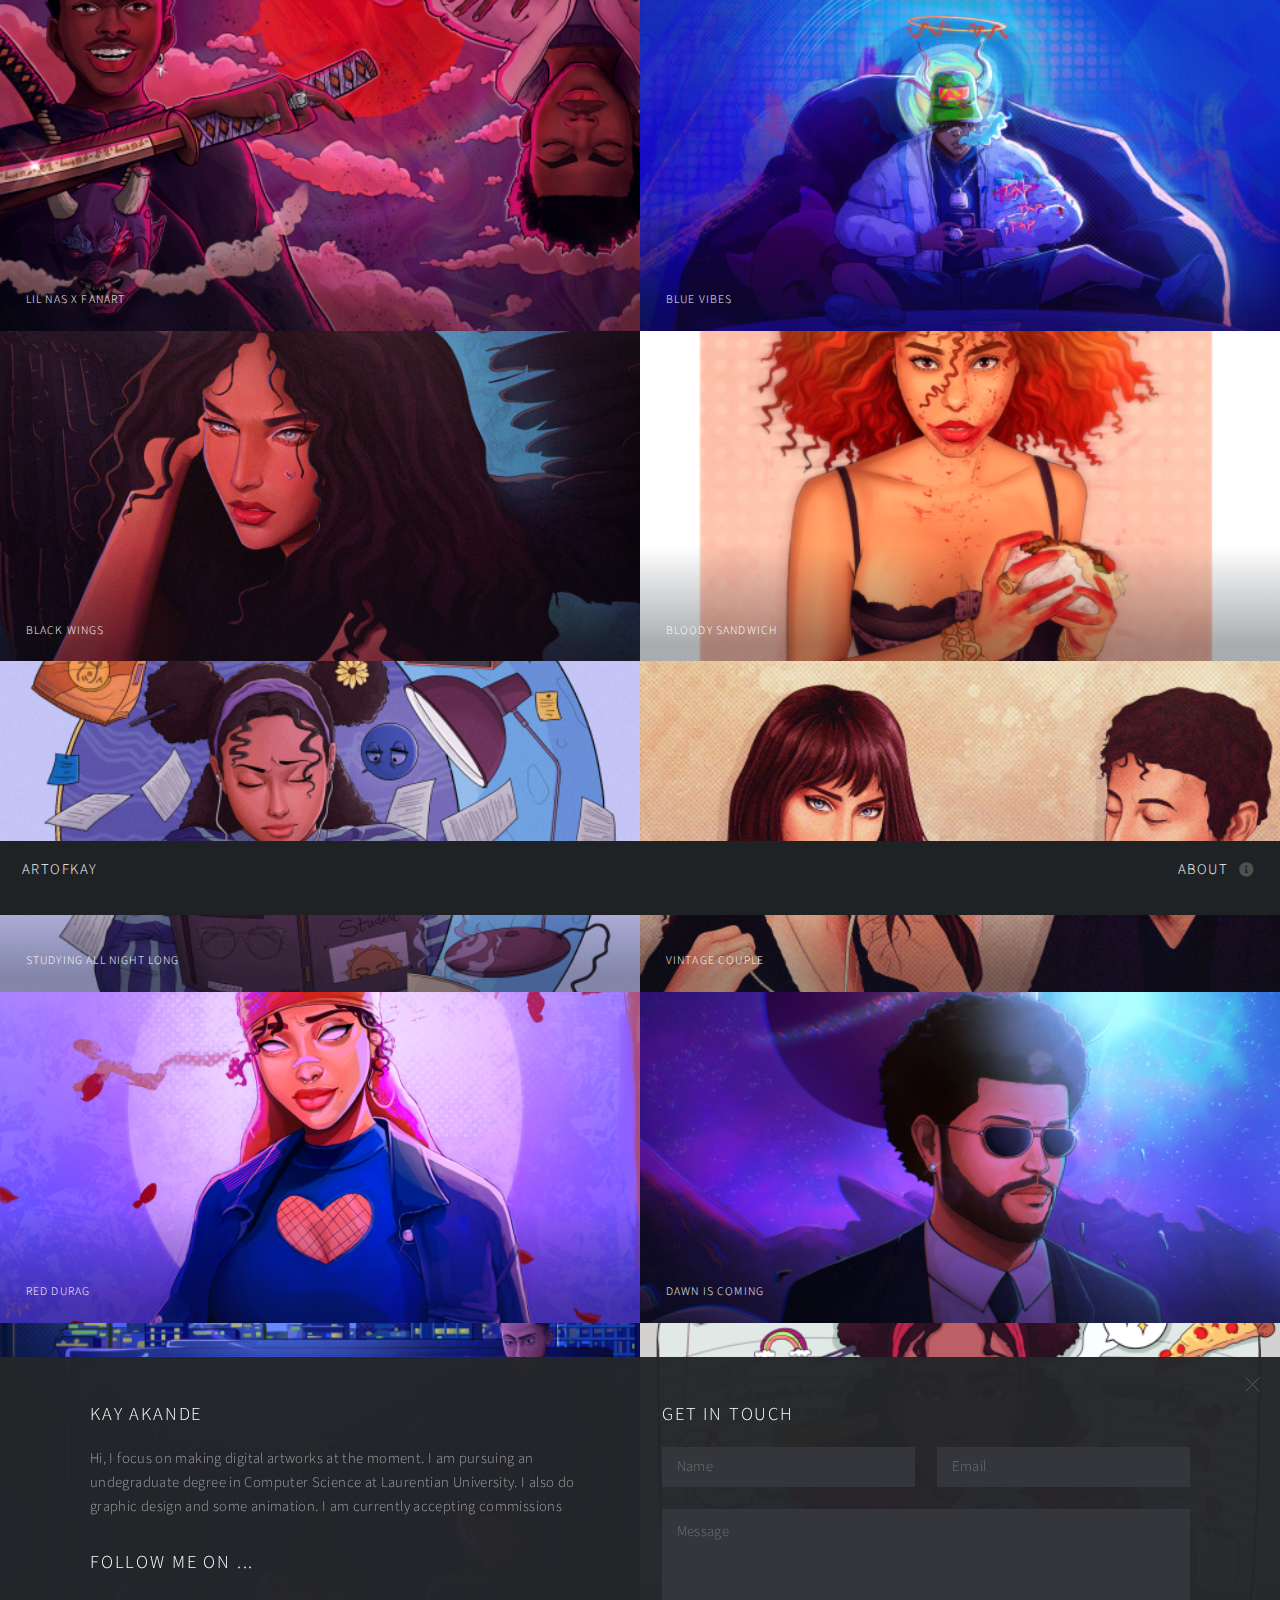
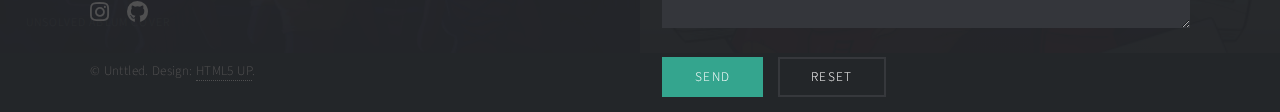
==== commit a94a3943: "Update index.html" ====
--- a/index.html
+++ b/index.html
@@ -87,11 +87,11 @@
 						</article>
 						
 						
-						<article class="thumb">
+						<!-- <article class="thumb">
 							<a href="images/fulls/MagicalSwayzee.png" class="image"><img src="images/thumbs/MagicalSwayzee.png" alt="" /></a>
 							<h2>Magical Album Cover</h2>
 							<p>Commissioned allbum cover.</p>
-						</article>
+						</article> -->
 						
 					</div>
 
@@ -101,7 +101,7 @@
 							<div>
 								<section>
 									<h2>Kay Akande</h2>
-									<p>Hi, I focus on making digital artworks at the moment. I am pursuing an undegraduate degree in Computer Science at Laurentian University. I also do graphic designs and a some animation. I am currently accepting commissions</p>
+									<p>Hi, I focus on making digital artworks at the moment. I am pursuing an undegraduate degree in Computer Science at Laurentian University. I also do graphic design and some animation. I am currently accepting commissions</p>
 								</section>
 								<section>
 									<h2>Follow me on ...</h2>
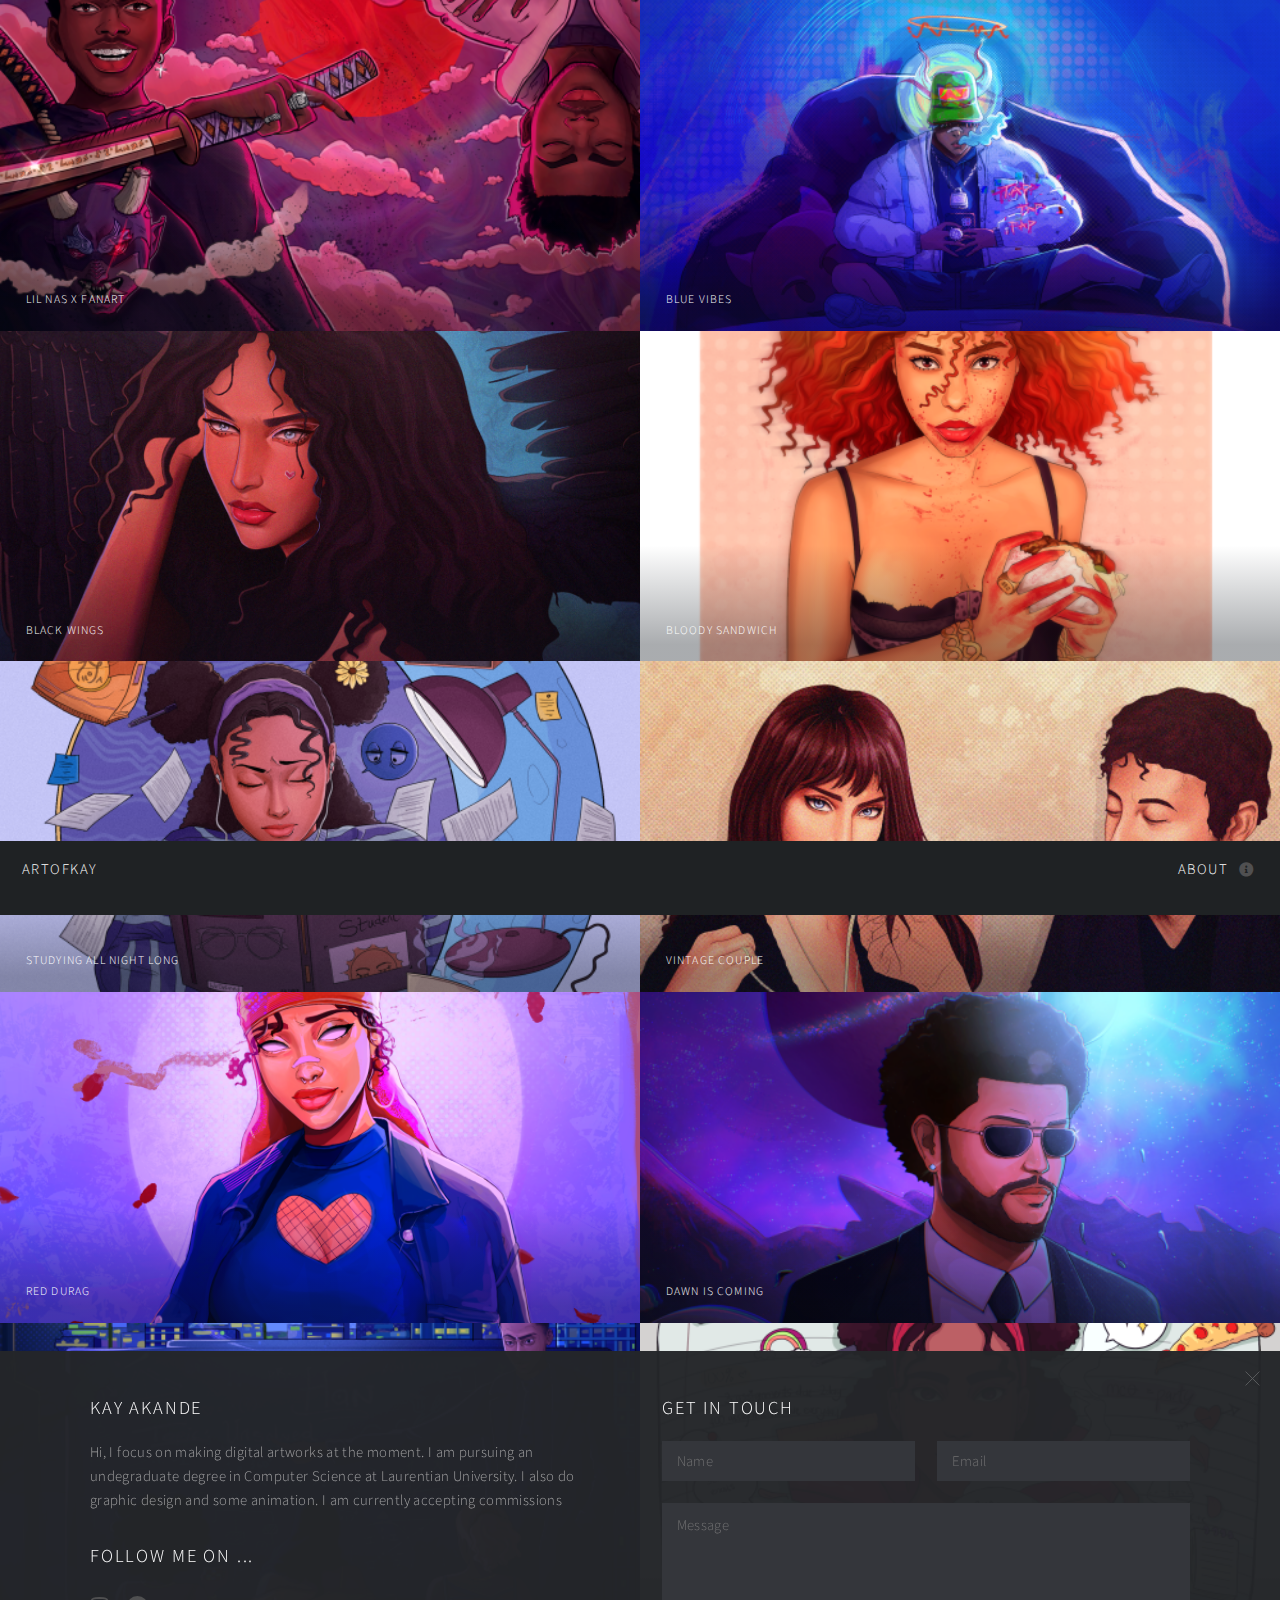
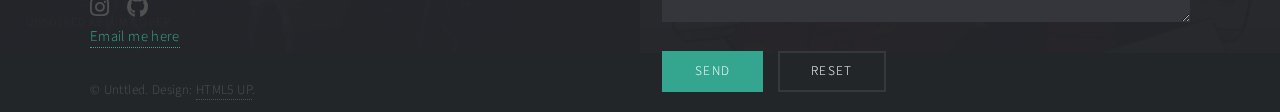
==== commit 97b81d2c: "email links" ====
--- a/index.html
+++ b/index.html
@@ -110,6 +110,10 @@
 										<li><a href="#" class="icon brands fa-facebook-f"><span class="label">Facebook</span></a></li> -->
 										<li><a href="https://www.instagram.com/artofkay_" target="_blank" class="icon brands fa-instagram"><span class="label">Instagram</span></a></li>
 										<li><a href="https://github.com/KayAkande" target="_blank" class="icon brands fa-github"><span class="label">GitHub</span></a></li>
+										<br>
+										<li><a href="https://mailto:kayakande7@gmail.com"><span
+													class="label">Email me here</span></a></li>
+
 										<!-- <li><a href="#" class="icon brands fa-dribbble"><span class="label">Dribbble</span></a></li>
 										<li><a href="#" class="icon brands fa-linkedin-in"><span class="label">LinkedIn</span></a></li> -->
 									</ul>
@@ -124,13 +128,13 @@
 									<form method="post" action="#">
 										<div class="fields">
 											<div class="field half">
-												<input type="text" name="name" id="name" placeholder="Name" />
+												<input type="text" name="name" id="name" readonly placeholder="Name" />
 											</div>
 											<div class="field half">
-												<input type="text" name="email" id="email" placeholder="Email" />
+												<input type="text" name="email" id="email" readonly placeholder="Email" />
 											</div>
 											<div class="field">
-												<textarea name="message" id="message" rows="4" placeholder="Message"></textarea>
+												<textarea name="message" id="message" readonly rows="4" placeholder="Message"></textarea>
 											</div>
 										</div>
 										<ul class="actions">
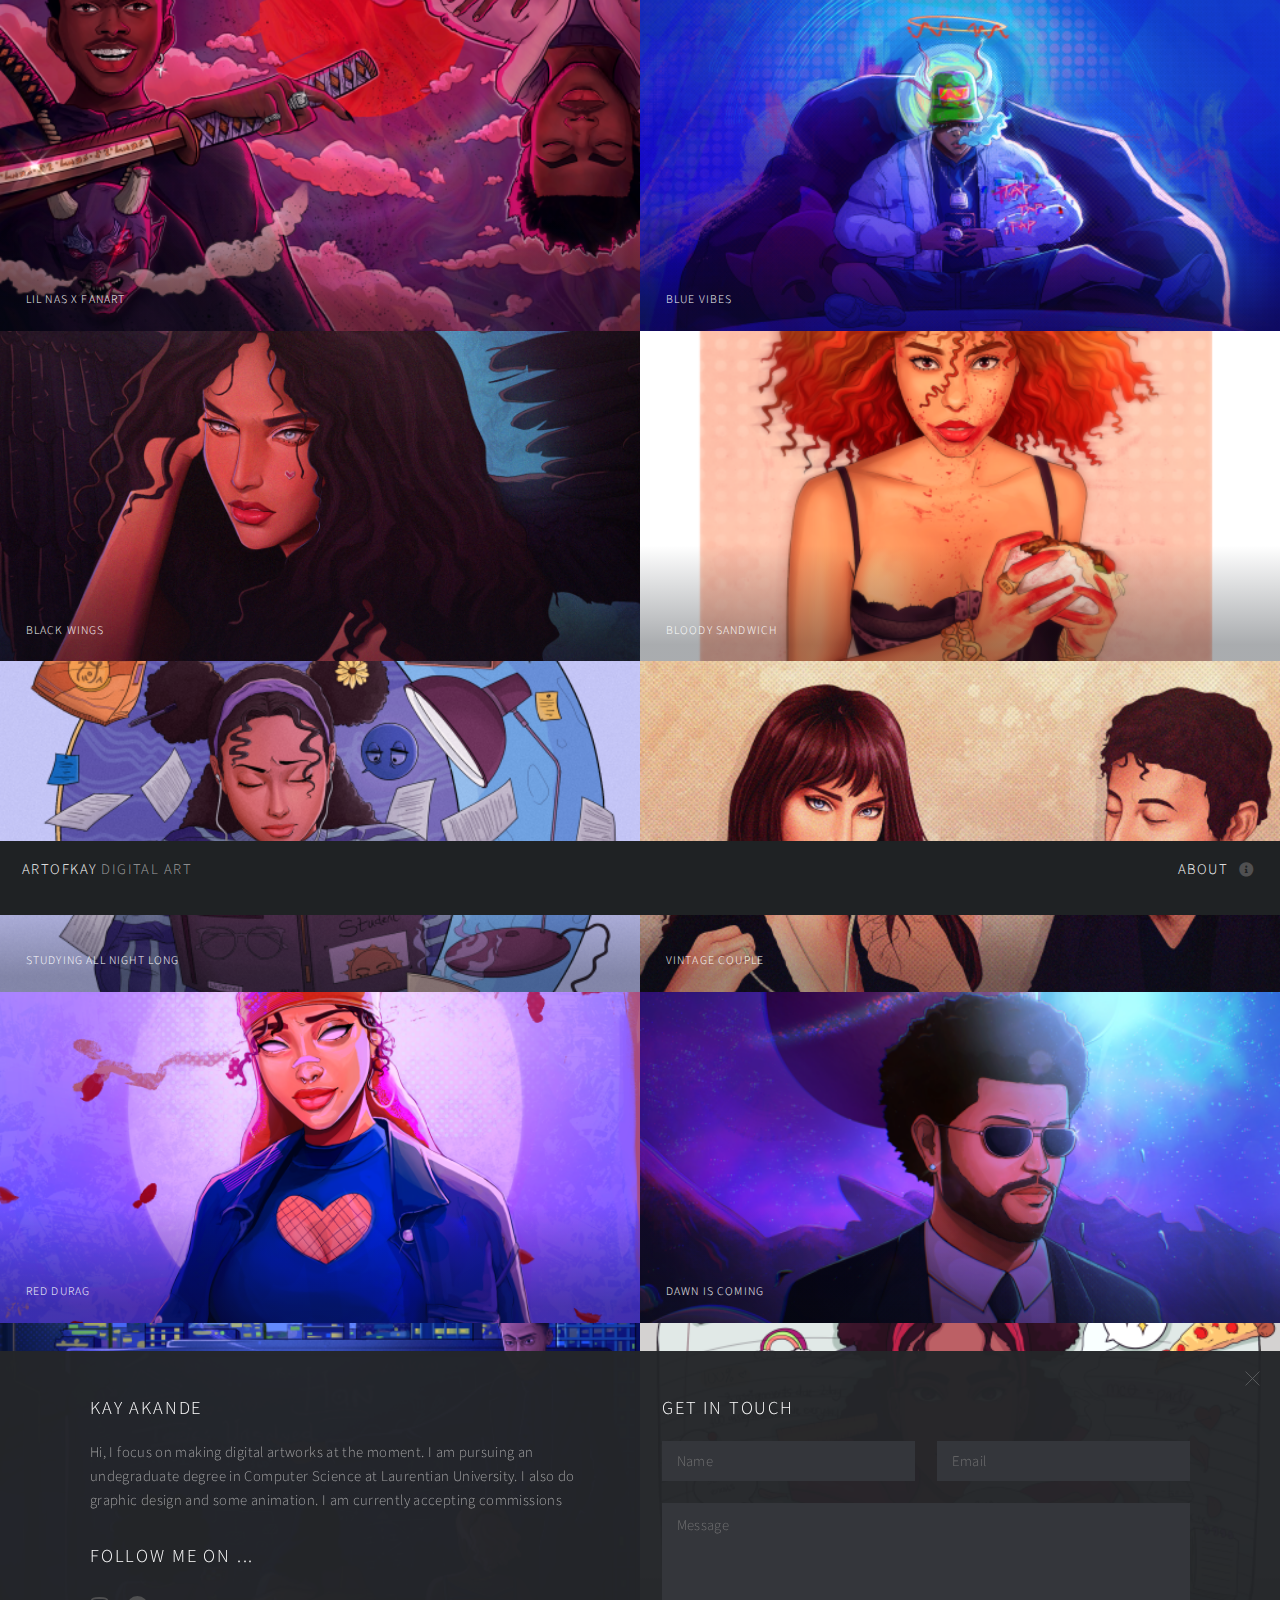
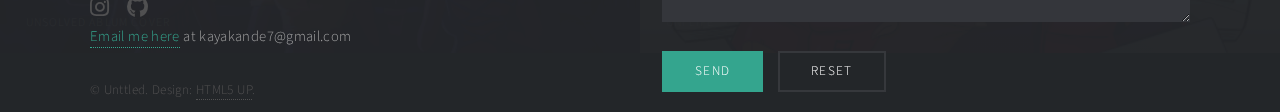
==== commit 290a4dcf: "Couple design changes" ====
--- a/index.html
+++ b/index.html
@@ -20,6 +20,7 @@
 				<!-- Header -->
 					<header id="header">
 						<h1><a href="index.html"><strong>ArtOfKay</strong></a></h1>
+						<h1>Digital art</h1>
 						<nav>
 							<ul>
 								<li><a href="#footer" class="icon solid fa-info-circle">About</a></li>
@@ -112,7 +113,7 @@
 										<li><a href="https://github.com/KayAkande" target="_blank" class="icon brands fa-github"><span class="label">GitHub</span></a></li>
 										<br>
 										<li><a href="https://mailto:kayakande7@gmail.com"><span
-													class="label">Email me here</span></a></li>
+													class="label">Email me here</span></a> at kayakande7@gmail.com</li>
 
 										<!-- <li><a href="#" class="icon brands fa-dribbble"><span class="label">Dribbble</span></a></li>
 										<li><a href="#" class="icon brands fa-linkedin-in"><span class="label">LinkedIn</span></a></li> -->
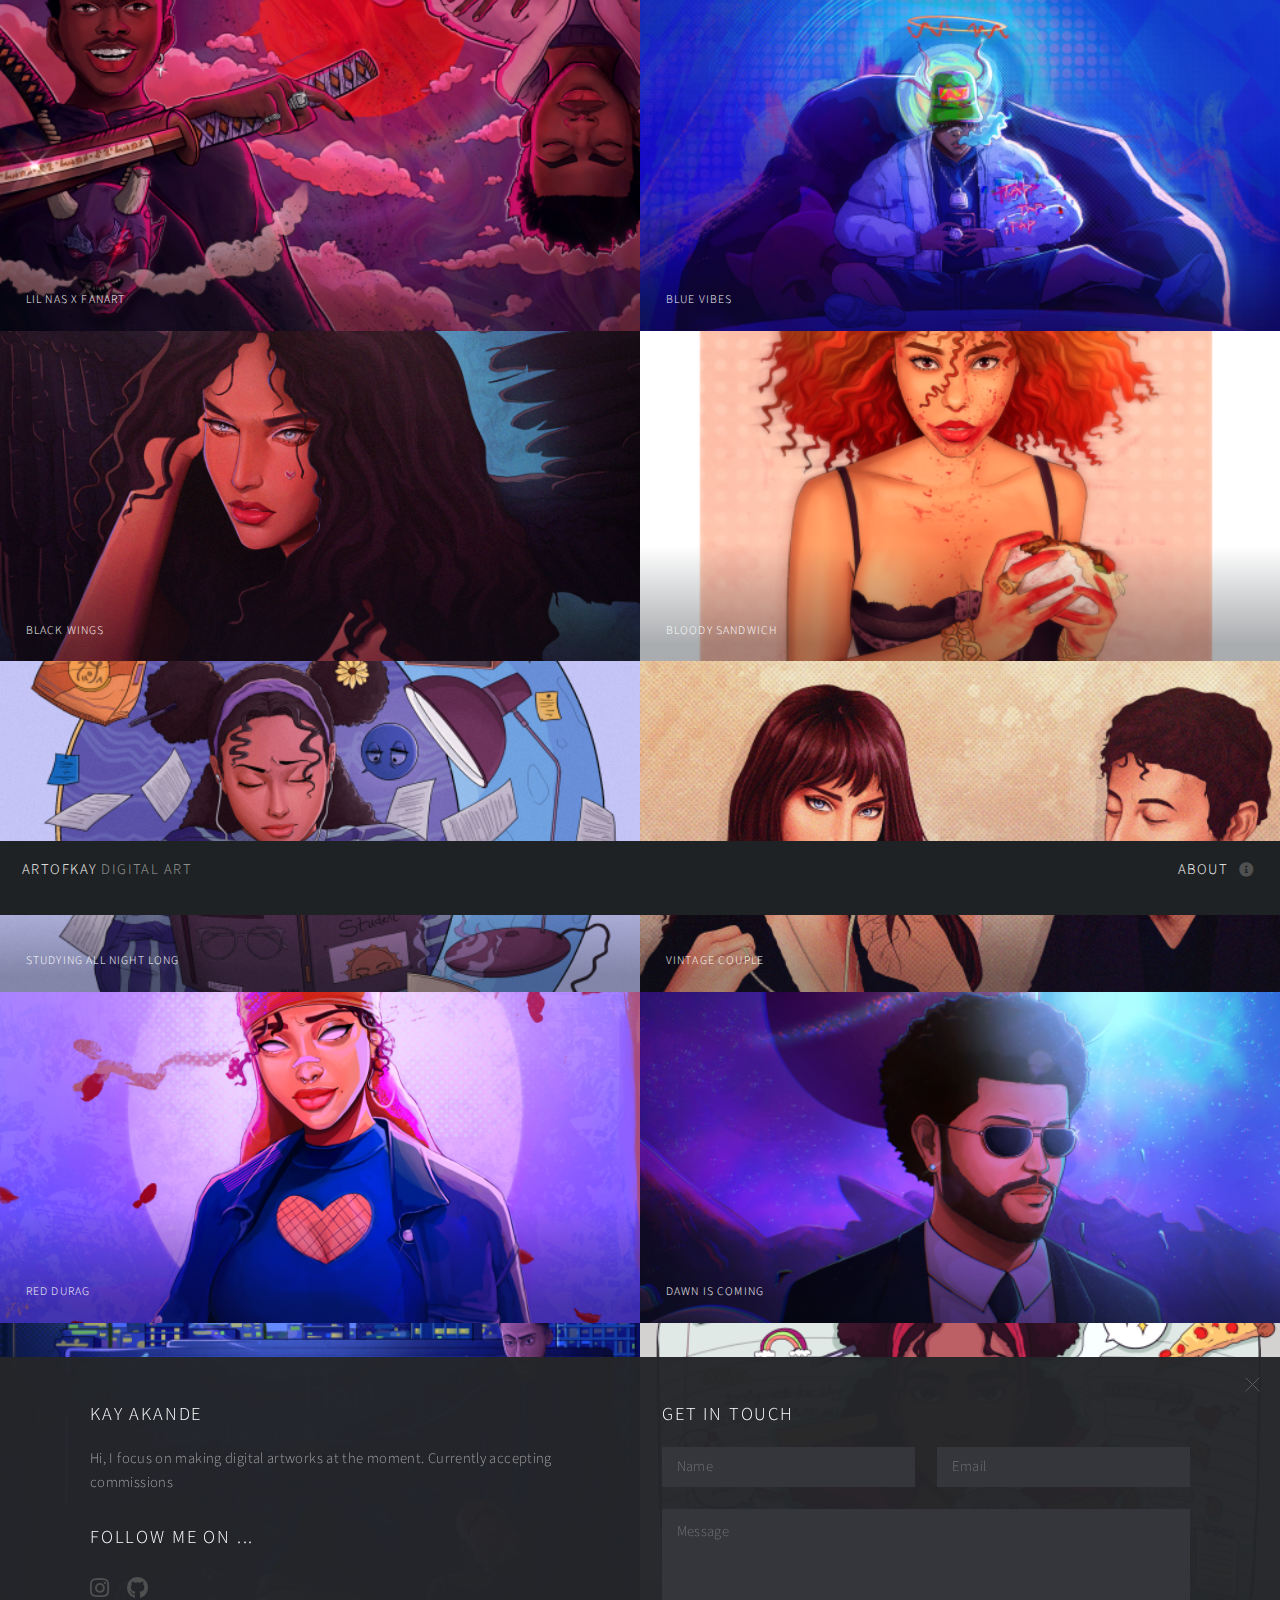
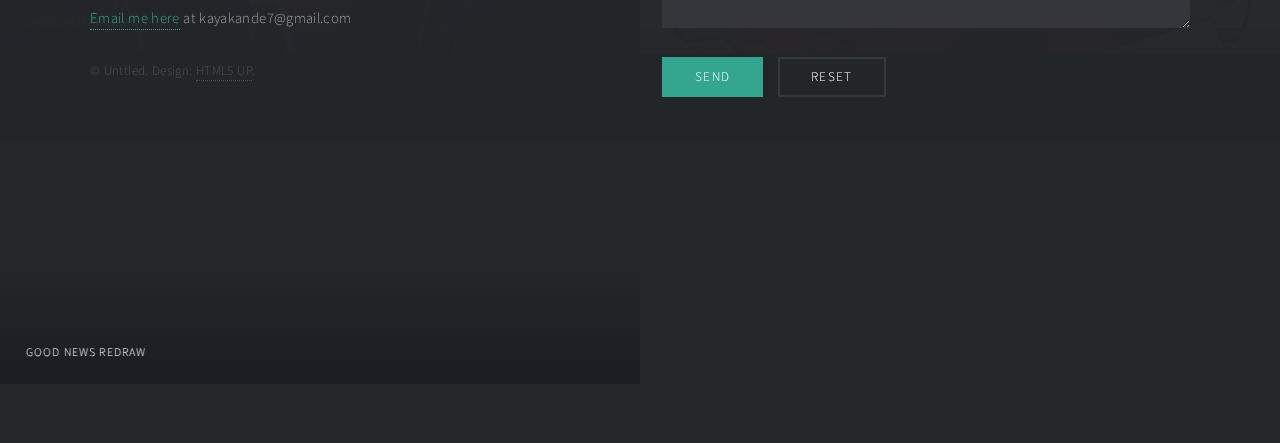
==== commit 7678a8f4: "Added good news drawing" ====
--- a/index.html
+++ b/index.html
@@ -87,6 +87,11 @@
 							<p>Contest Entry for a student design competition.</p>
 						</article>
 						
+						<article class="thumb">
+							<a href="images/fulls/Good News cover redraw.png" class="image"><img src="images/thumbs/Good News cover redraw.png" alt="" /></a>
+							<h2>Good News Redraw</h2>
+							<p>Redraw of Mac Miller's Good News Cover</p>
+						</article>
 						
 						<!-- <article class="thumb">
 							<a href="images/fulls/MagicalSwayzee.png" class="image"><img src="images/thumbs/MagicalSwayzee.png" alt="" /></a>
@@ -102,7 +107,8 @@
 							<div>
 								<section>
 									<h2>Kay Akande</h2>
-									<p>Hi, I focus on making digital artworks at the moment. I am pursuing an undegraduate degree in Computer Science at Laurentian University. I also do graphic design and some animation. I am currently accepting commissions</p>
+									<p>Hi, I focus on making digital artworks at the moment. Currently accepting commissions</p>
+									<!-- I am pursuing an undegraduate degree in Computer Science at Laurentian University. I also do graphic design and some animation. I am -->
 								</section>
 								<section>
 									<h2>Follow me on ...</h2>
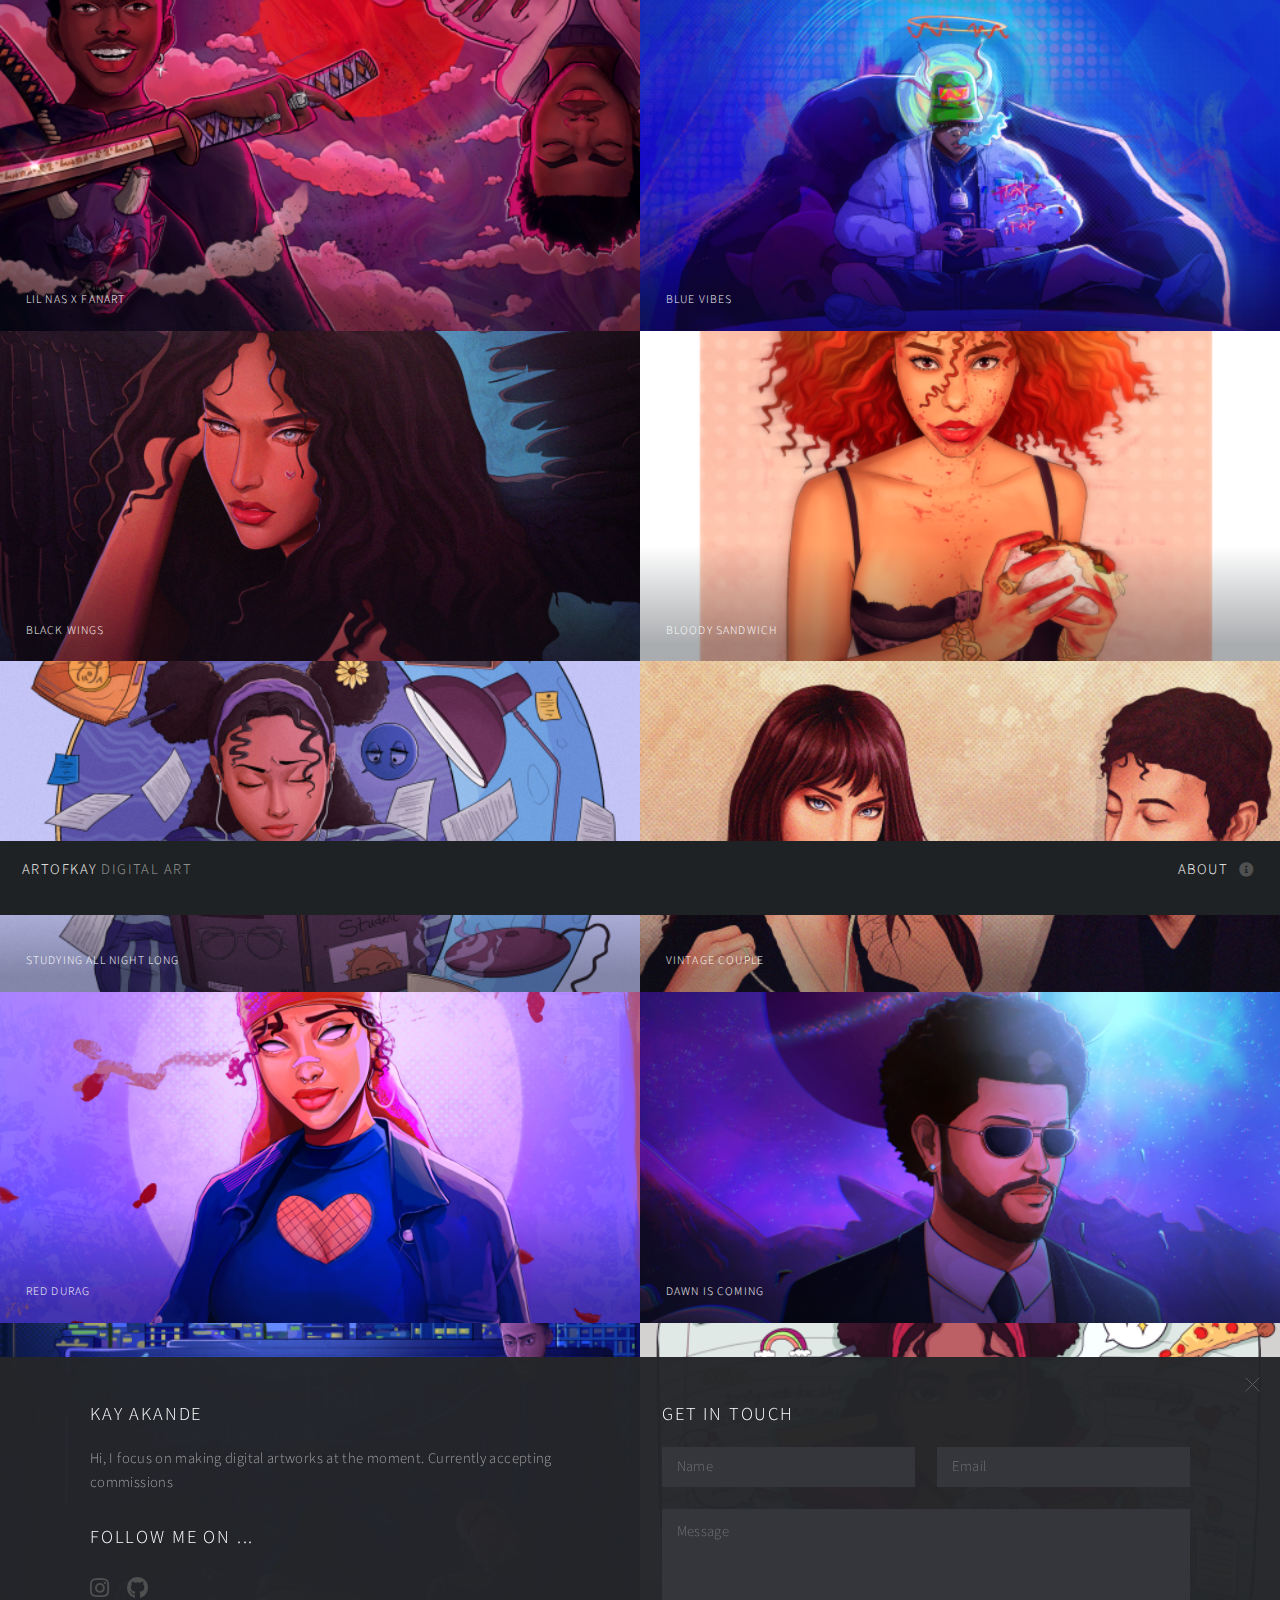
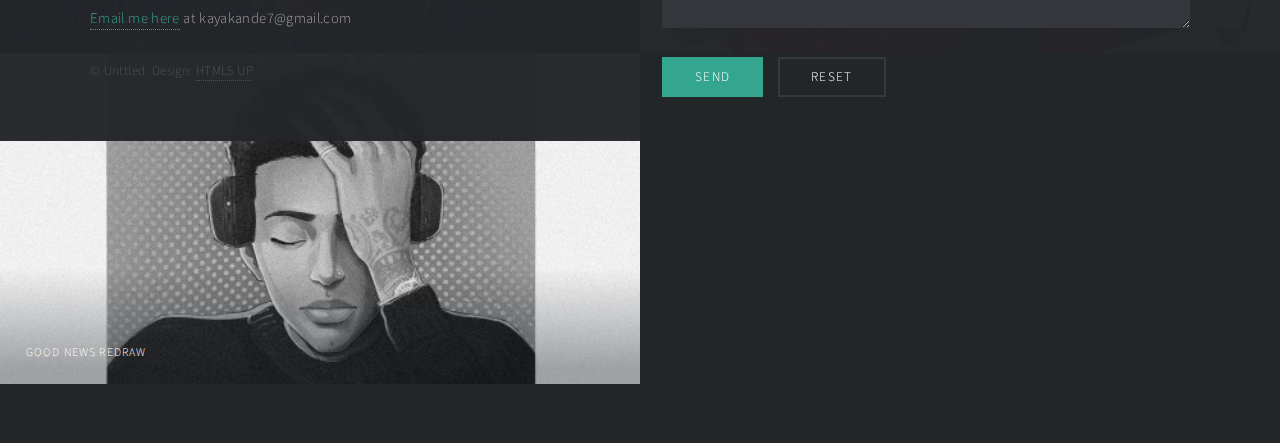
==== commit a4f473ff: "Fixed the addition of the good news image" ====
--- a/index.html
+++ b/index.html
@@ -88,7 +88,7 @@
 						</article>
 						
 						<article class="thumb">
-							<a href="images/fulls/Good News cover redraw.png" class="image"><img src="images/thumbs/Good News cover redraw.png" alt="" /></a>
+							<a href="images/fulls/GoodNewsCoverRedraw.png" class="image"><img src="images/thumbs/GoodNewsCoverRedraw.png" alt="" /></a>
 							<h2>Good News Redraw</h2>
 							<p>Redraw of Mac Miller's Good News Cover</p>
 						</article>
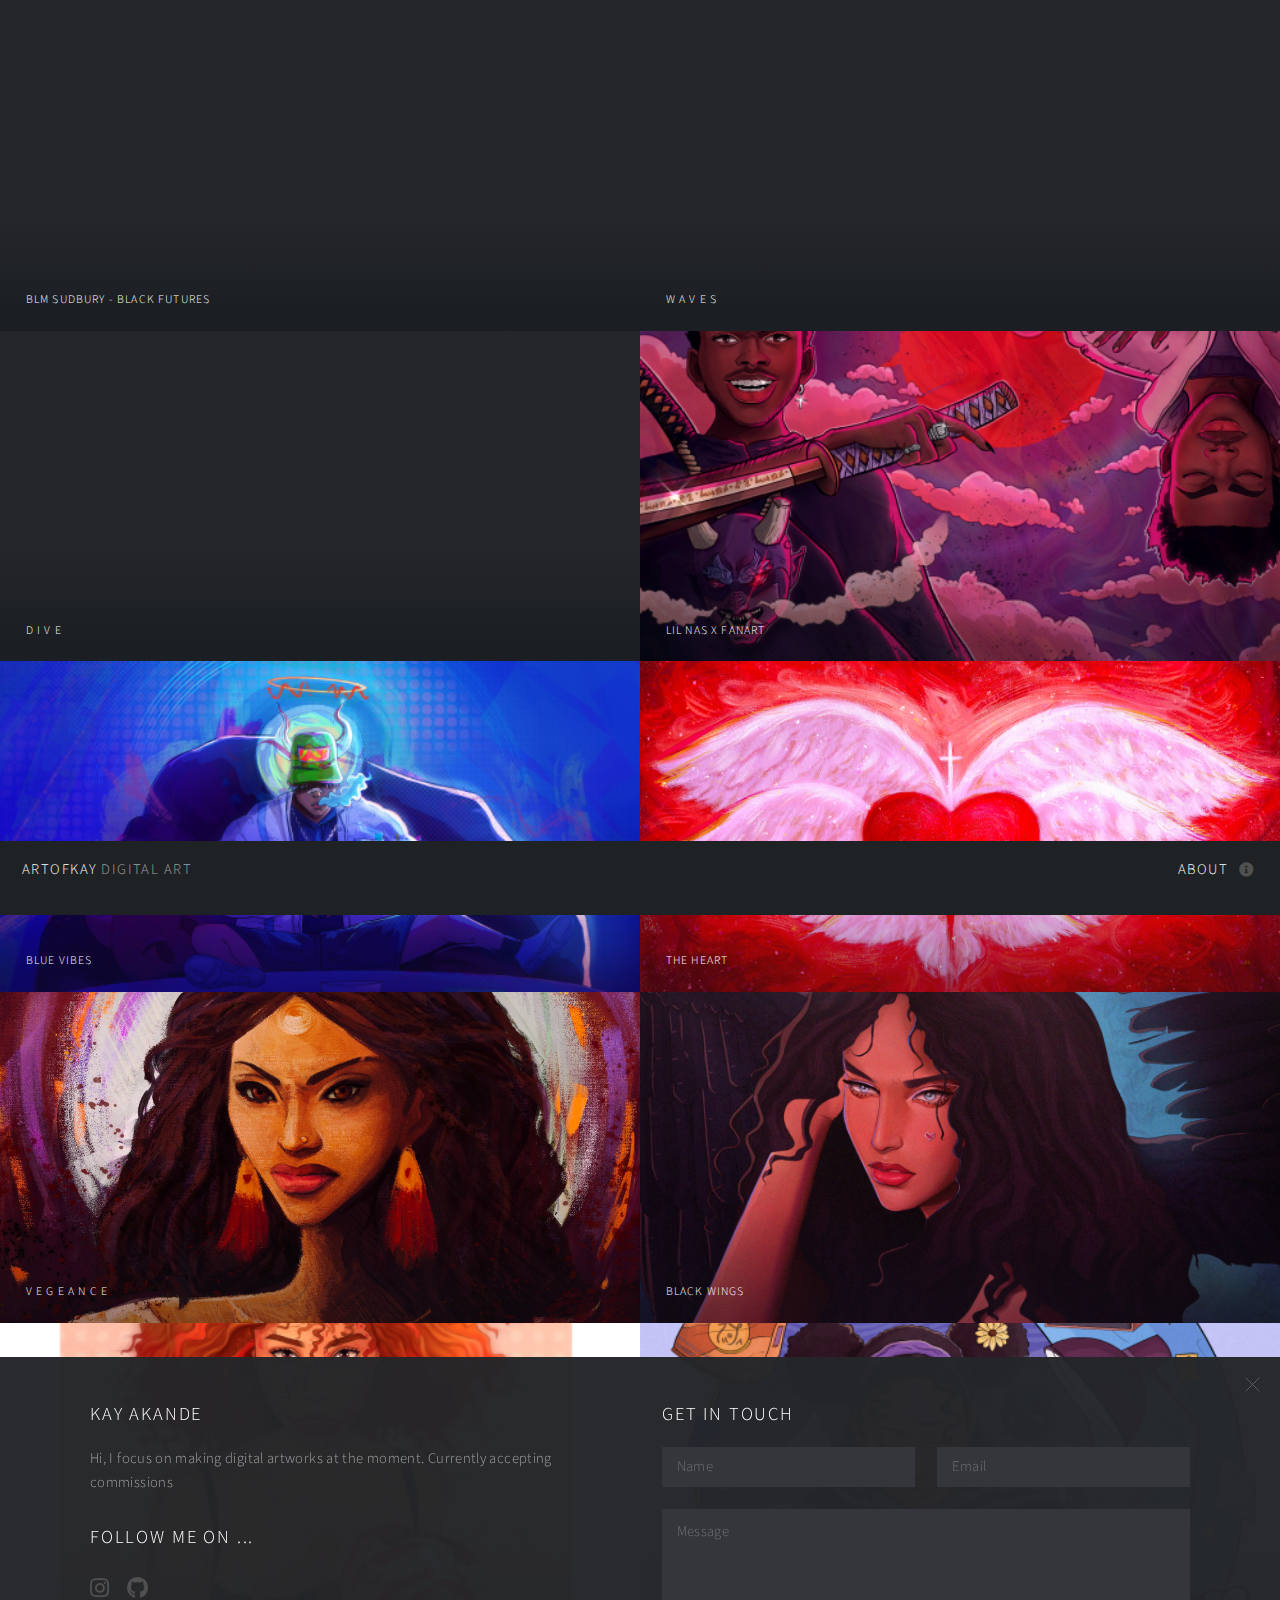
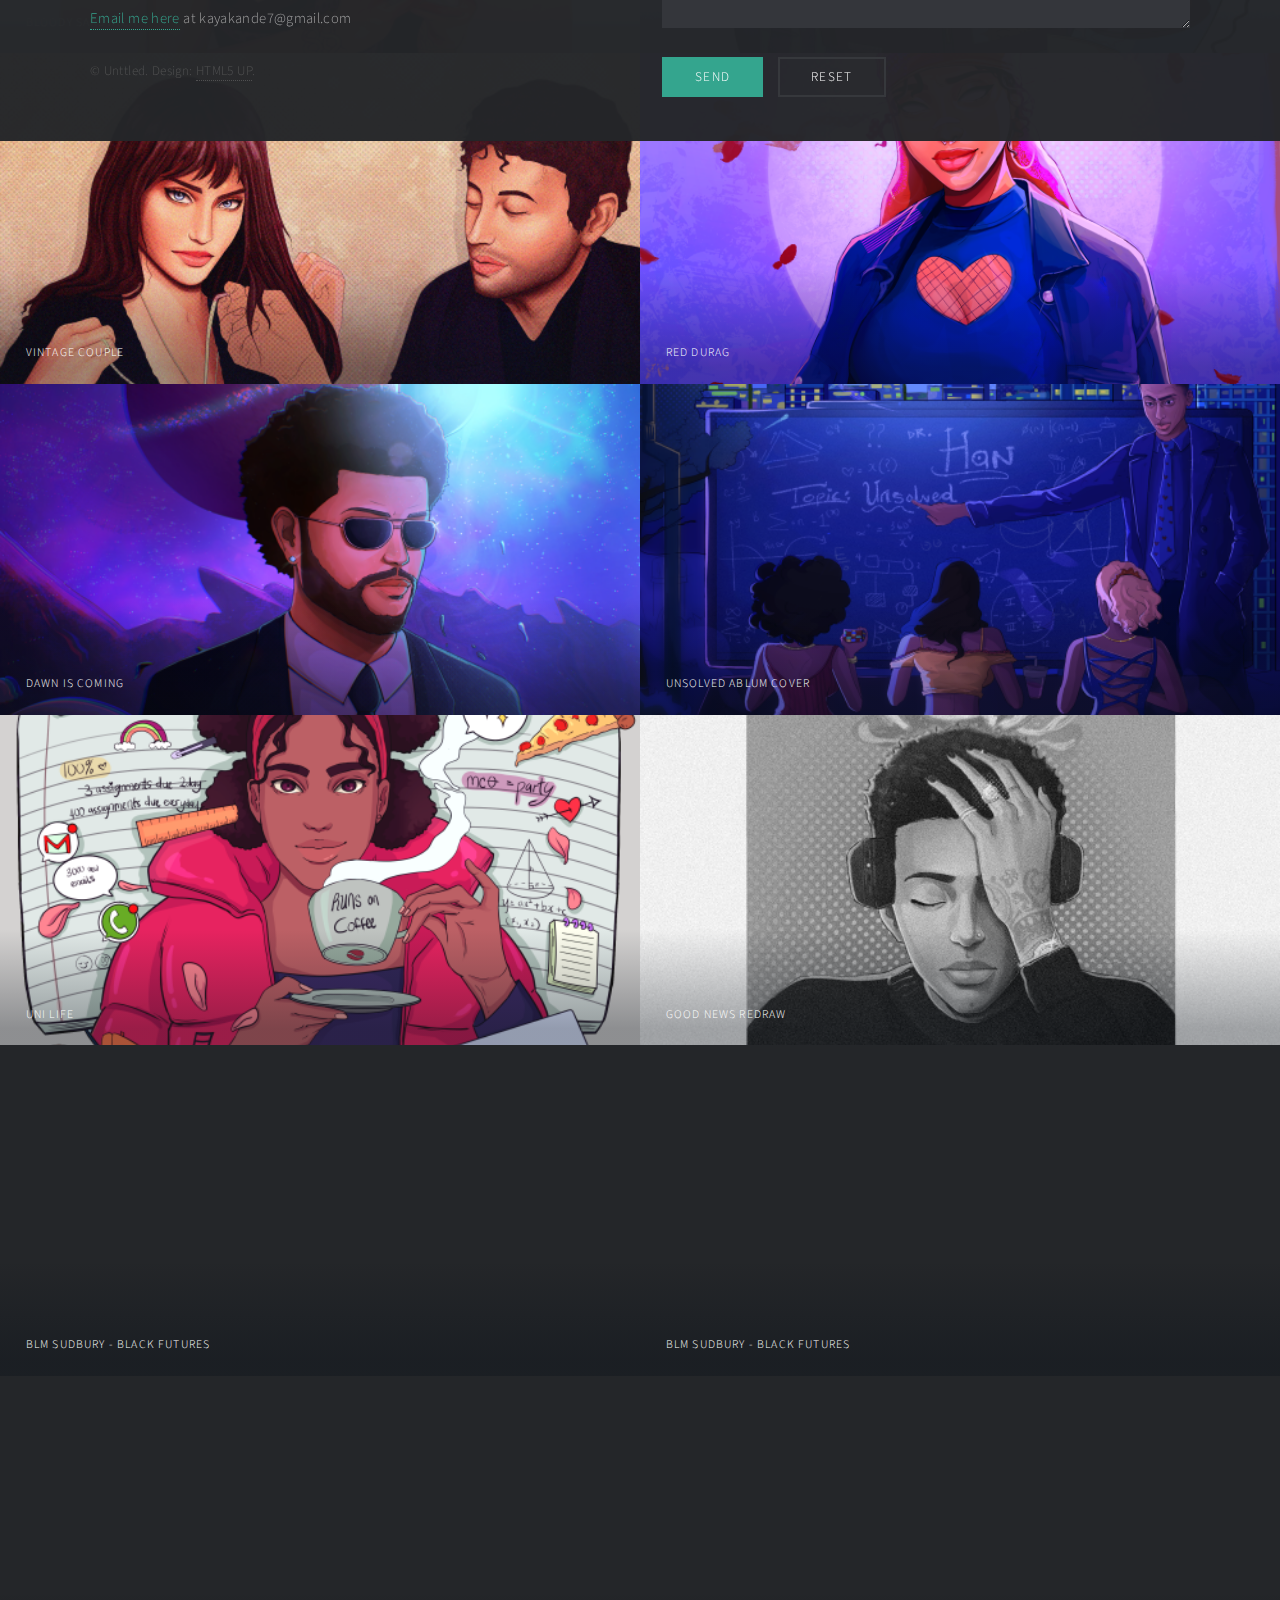
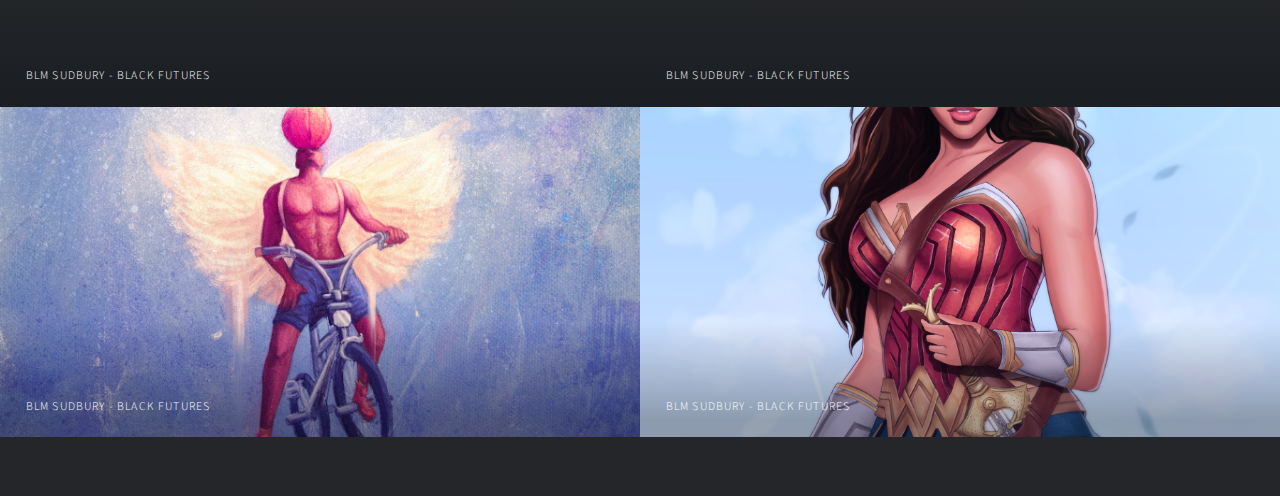
==== commit ec490059: "UPDATE" ====
--- a/index.html
+++ b/index.html
@@ -30,16 +30,54 @@
 
 				<!-- Main -->
 					<div id="main">
+
+						<article class="thumb">
+							<a href="images/fulls/new/BLM.png" class="image"><img src="images/fulls/new/BLM.png" alt="" /></a>
+							<h2>BLM Sudbury - Black Futures</h2>
+							<p>Artwork I did for BLM's event - Black Futures (2023)</p>
+						</article>
+
+
+						<article class="thumb">
+							<a href="images/fulls/new/Waves.jpg" class="image"><img src="images/fulls/new/Waves.jpg" alt="" /></a>
+							<h2>W A V E S</h2>
+							<p></p>
+						</article>
+
+
+						<article class="thumb">
+							<a href="images/fulls/new/Dive.jpg" class="image"><img src="images/fulls/new/Dive.jpg" alt="" /></a>
+							<h2>D I V E</h2>
+							<p></p>
+						</article>
+
+
 						<article class="thumb">
 							<a href="images/fulls/Adobe_LilNasX_Template_Photoshop.png" class="image"><img src="images/thumbs/Adobe_LilNasX_Template_Photoshop.png" alt="" /></a>
 							<h2>Lil Nas X Fanart</h2>
 							<p>Lil Nas X fanart album cover design</p>
 						</article>
+
 						<article class="thumb">
 							<a href="images/fulls/blueVibes.png" class="image"><img src="images/thumbs/blueVibes.png" alt="" /></a>
 							<h2>Blue Vibes</h2>
 							<p></p>
 						</article>
+
+						
+						<article class="thumb">
+							<a href="images/fulls/new/TheHeartWings.jpg" class="image"><img src="images/fulls/new/TheHeartWings.jpg" alt="" /></a>
+							<h2>The Heart</h2>
+							<p></p>
+						</article>
+
+						<article class="thumb">
+							<a href="images/fulls/new/Vegeance.jpg" class="image"><img src="images/fulls/new/Vegeance.jpg" alt="" /></a>
+							<h2>V E G E A N C E </h2>
+							<p></p>
+						</article>
+						
+						
 						<article class="thumb">
 							<a href="images/fulls/NatasyaWings.png" class="image"><img src="images/thumbs/NatasyaWings.png" alt="" /></a>
 							<h2>Black Wings</h2>
@@ -92,6 +130,47 @@
 							<h2>Good News Redraw</h2>
 							<p>Redraw of Mac Miller's Good News Cover</p>
 						</article>
+
+						<article class="thumb">
+							<a href="images/fulls/new/CharlesWonderwomen.jpg" class="image"><img src="images/fulls/new/CharlesWonderwomen.jpg" alt="" /></a>
+							<h2>BLM Sudbury - Black Futures</h2>
+							<p>Artwork I did for BLM's event - Black Futures (2023)</p>
+						</article>
+
+						<article class="thumb">
+							<a href="images/fulls/new/Hair.tif" class="image"><img src="images/fulls/new/Hair.tif" alt="" /></a>
+							<h2>BLM Sudbury - Black Futures</h2>
+							<p>Artwork I did for BLM's event - Black Futures (2023)</p>
+						</article>
+
+						<article class="thumb">
+							<a href="images/fulls/new/Ladipoe.png" class="image"><img src="images/fulls/new/Ladipoe.png" alt="" /></a>
+							<h2>BLM Sudbury - Black Futures</h2>
+							<p>Artwork I did for BLM's event - Black Futures (2023)</p>
+						</article>
+
+						<article class="thumb">
+							<a href="images/fulls/new/RUGER.png" class="image"><img src="images/fulls/new/RUGER.png" alt="" /></a>
+							<h2>BLM Sudbury - Black Futures</h2>
+							<p>Artwork I did for BLM's event - Black Futures (2023)</p>
+						</article>
+
+
+
+						<article class="thumb">
+							<a href="images/fulls/new/WingsBasketball.jpg" class="image"><img src="images/fulls/new/WingsBasketball.jpg" alt="" /></a>
+							<h2>BLM Sudbury - Black Futures</h2>
+							<p>Artwork I did for BLM's event - Black Futures (2023)</p>
+						</article>
+						
+						<article class="thumb">
+							<a href="images/fulls/new/WonderwomanCosplay.png" class="image"><img src="images/fulls/new/WonderwomanCosplay.png" alt="" /></a>
+							<h2>BLM Sudbury - Black Futures</h2>
+							<p>Artwork I did for BLM's event - Black Futures (2023)</p>
+						</article>
+
+
+						
 						
 						<!-- <article class="thumb">
 							<a href="images/fulls/MagicalSwayzee.png" class="image"><img src="images/thumbs/MagicalSwayzee.png" alt="" /></a>
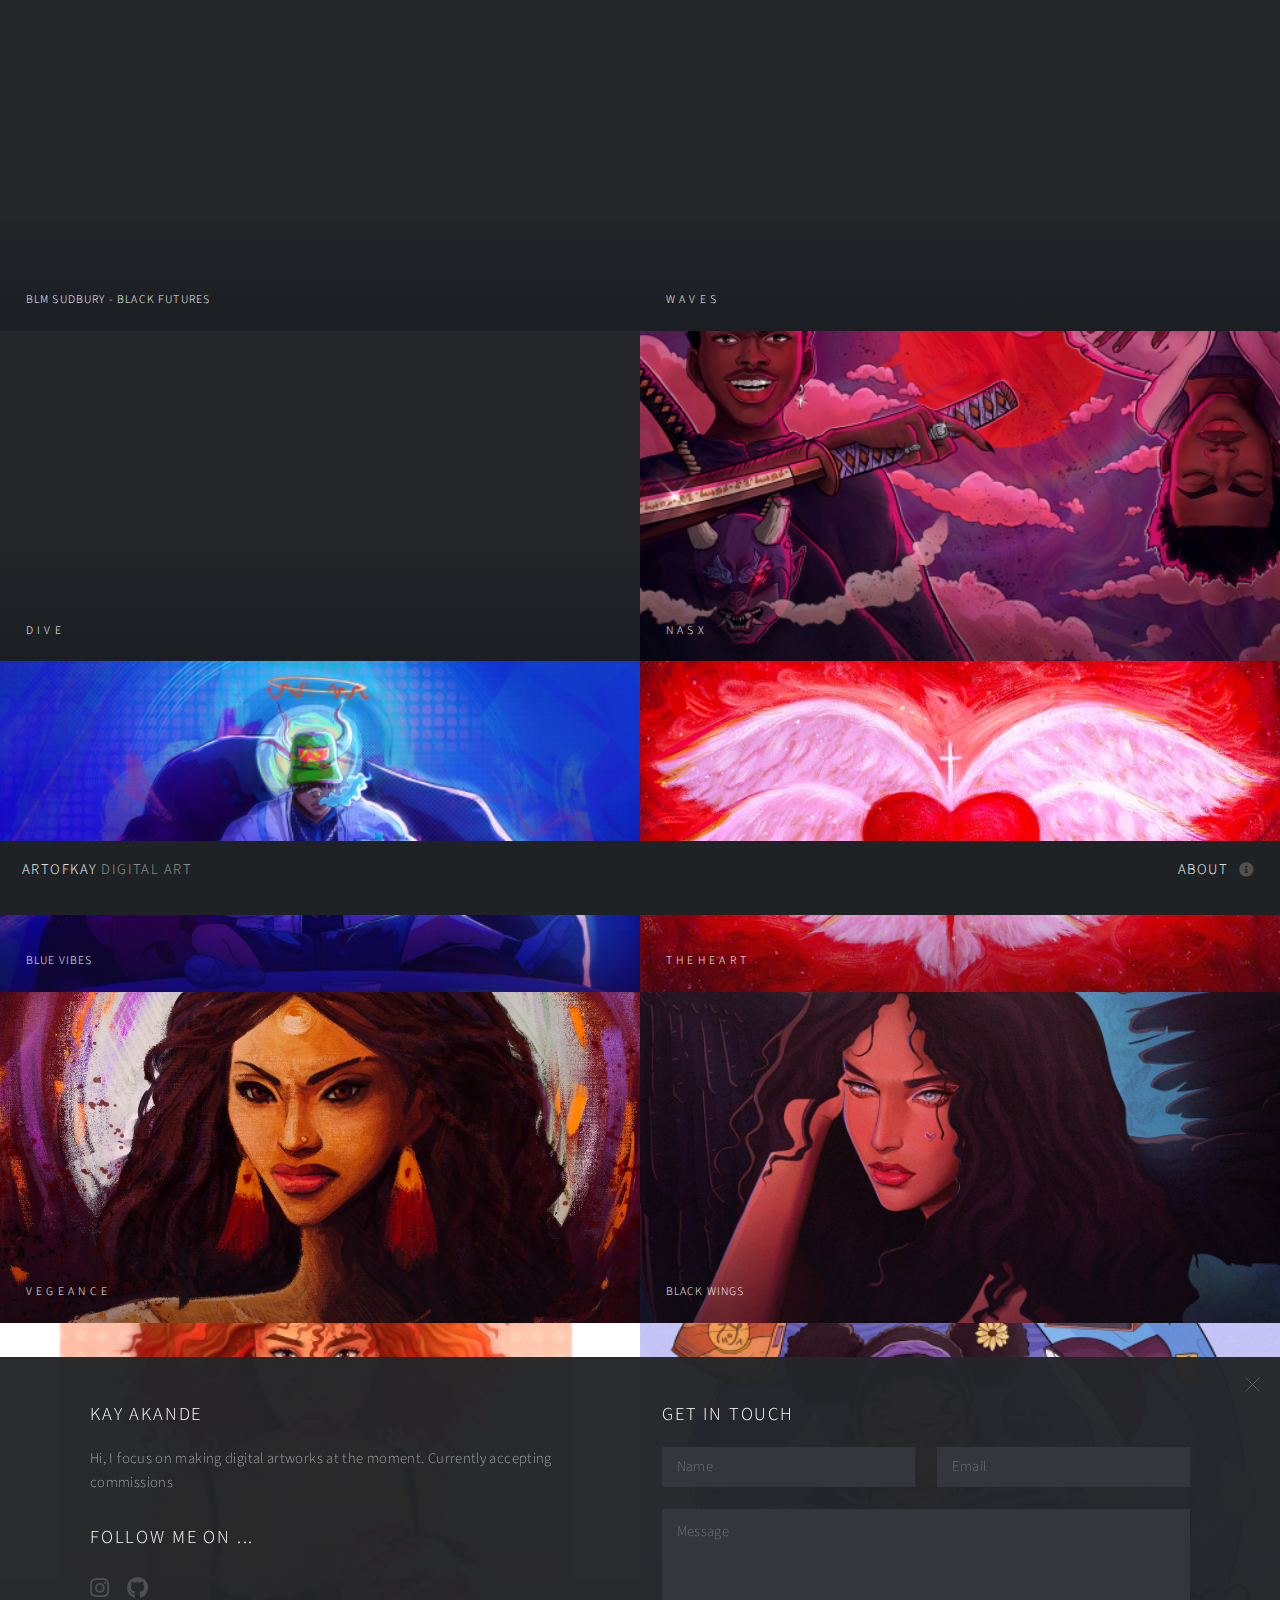
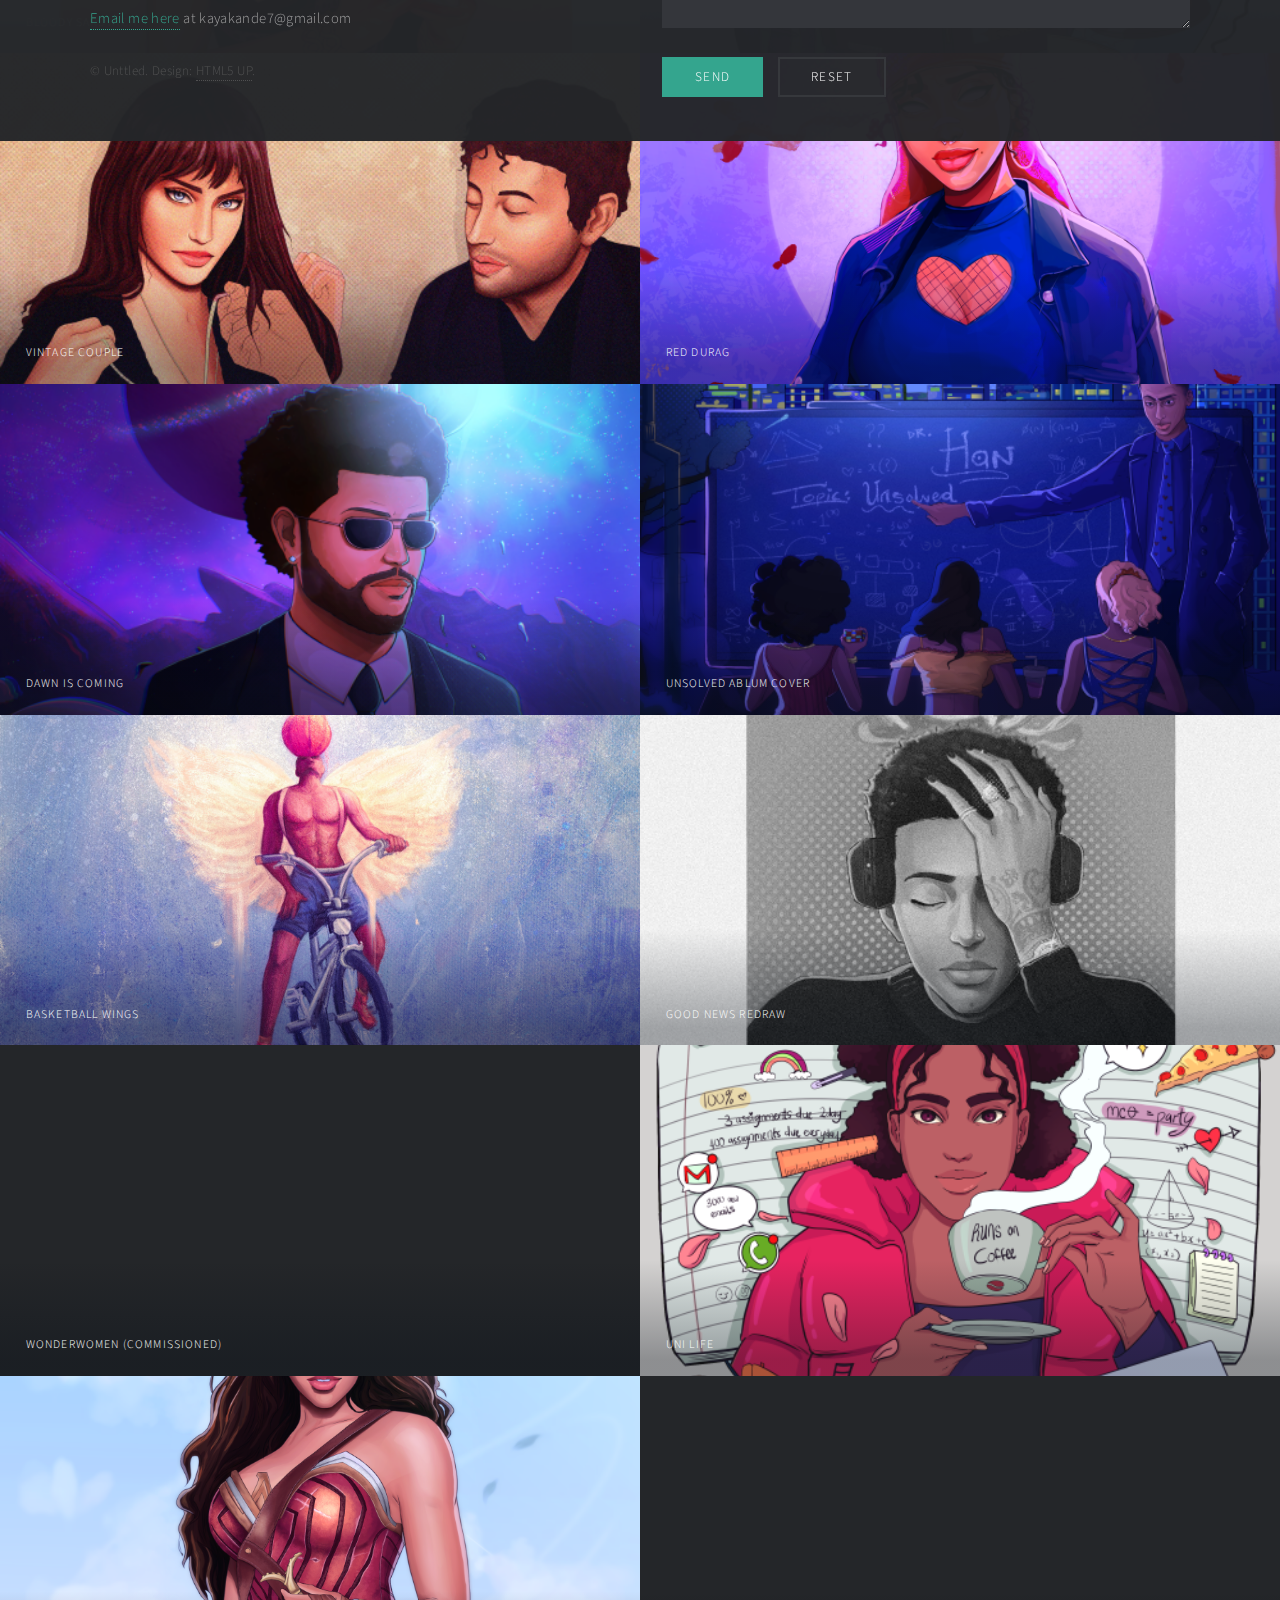
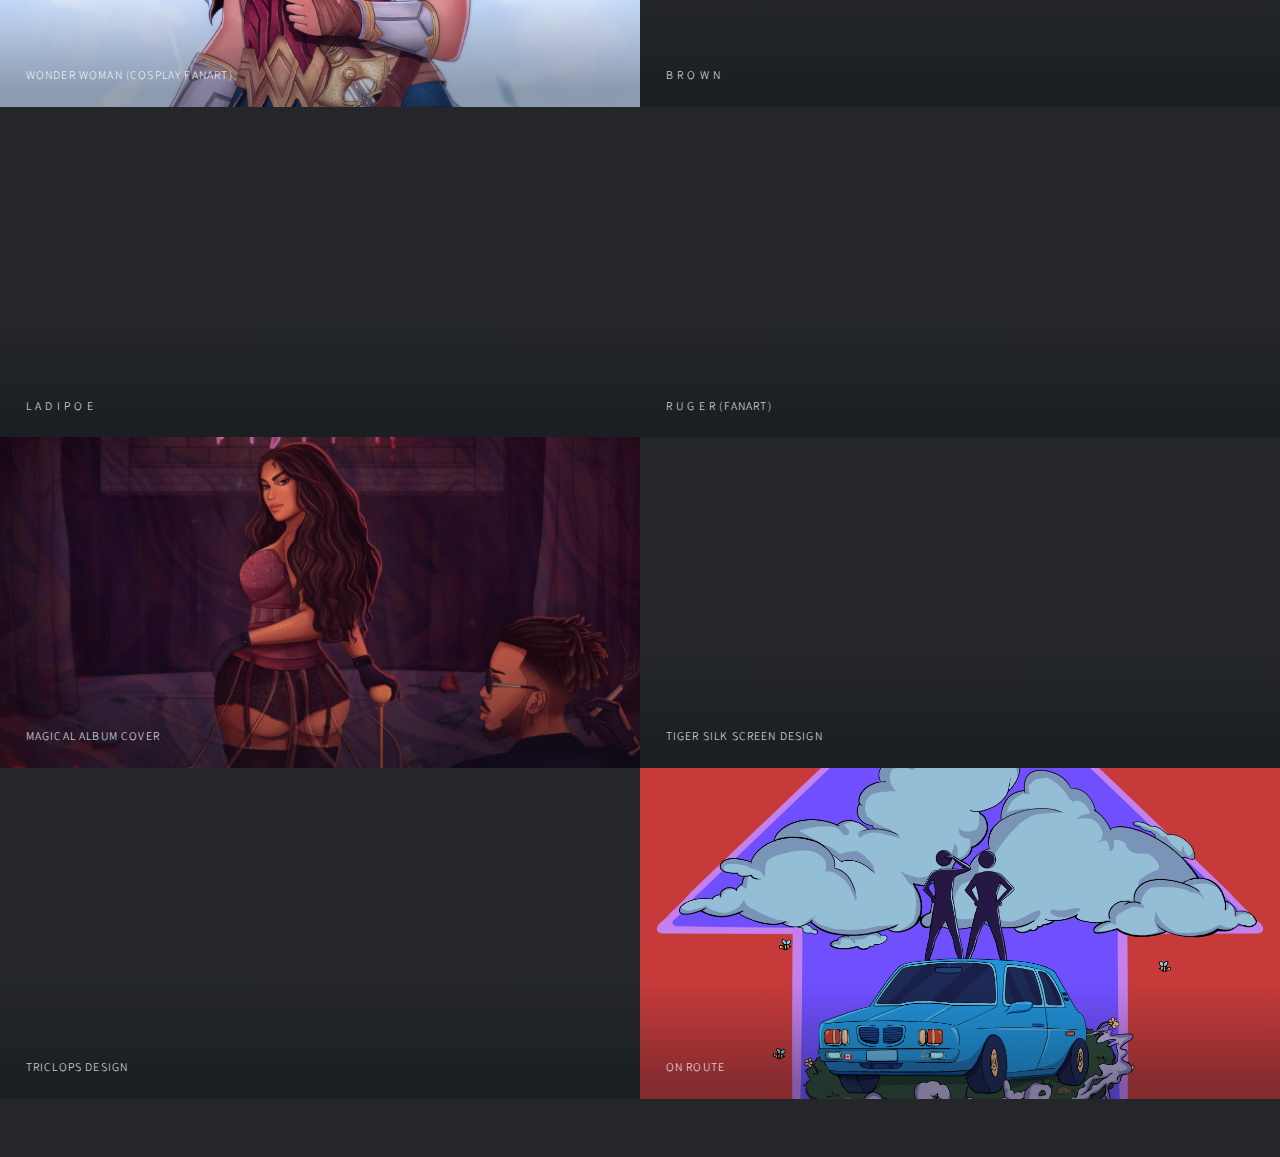
==== commit a11b4c3d: "update" ====
--- a/index.html
+++ b/index.html
@@ -34,7 +34,9 @@
 						<article class="thumb">
 							<a href="images/fulls/new/BLM.png" class="image"><img src="images/fulls/new/BLM.png" alt="" /></a>
 							<h2>BLM Sudbury - Black Futures</h2>
-							<p>Artwork I did for BLM's event - Black Futures (2023)</p>
+							<p>Artwork I did for BLM's sudbury <a href="https://blmsudbury.ca/black-futures2023/" target="_blank" >event</a>  - Black Futures (2023)
+								
+							</p>
 						</article>
 
 
@@ -54,7 +56,7 @@
 
 						<article class="thumb">
 							<a href="images/fulls/Adobe_LilNasX_Template_Photoshop.png" class="image"><img src="images/thumbs/Adobe_LilNasX_Template_Photoshop.png" alt="" /></a>
-							<h2>Lil Nas X Fanart</h2>
+							<h2>N A S  X</h2>
 							<p>Lil Nas X fanart album cover design</p>
 						</article>
 
@@ -67,7 +69,7 @@
 						
 						<article class="thumb">
 							<a href="images/fulls/new/TheHeartWings.jpg" class="image"><img src="images/fulls/new/TheHeartWings.jpg" alt="" /></a>
-							<h2>The Heart</h2>
+							<h2>T H E    H E A R T</h2>
 							<p></p>
 						</article>
 
@@ -77,7 +79,7 @@
 							<p></p>
 						</article>
 						
-						
+
 						<article class="thumb">
 							<a href="images/fulls/NatasyaWings.png" class="image"><img src="images/thumbs/NatasyaWings.png" alt="" /></a>
 							<h2>Black Wings</h2>
@@ -86,7 +88,7 @@
 						<article class="thumb">
 							<a href="images/fulls/bloodySandwich.png" class="image"><img src="images/thumbs/bloodySandwich.png" alt="" /></a>
 							<h2>Bloody Sandwich</h2>
-							<p>Fun suggestive study.</p>
+							<p>Fun study.</p>
 						</article>
 
 						<article class="thumb">
@@ -119,6 +121,31 @@
 							<h2>Unsolved Ablum Cover</h2>
 							<p>Commissioned allbum cover.</p>
 						</article>
+
+
+
+
+						
+						<article class="thumb">
+							<a href="images/fulls/new/WingsBasketball.jpg" class="image"><img src="images/fulls/new/WingsBasketball.jpg" alt="" /></a>
+							<h2>Basketball Wings</h2>
+							<p></p>
+						</article>
+
+
+						
+						<article class="thumb">
+							<a href="images/fulls/GoodNewsCoverRedraw.png" class="image"><img src="images/thumbs/GoodNewsCoverRedraw.png" alt="" /></a>
+							<h2>Good News Redraw</h2>
+							<p>Redraw of Mac Miller's Good News Cover</p>
+						</article>
+
+						<article class="thumb">
+							<a href="images/fulls/new/CharlesWonderwomen.jpg" class="image"><img src="images/fulls/new/CharlesWonderwomen.jpg" alt="" /></a>
+							<h2> WonderWomen (Commissioned)</h2>
+							<p> Commissioned peice I did </p>
+						</article>
+
 						<article class="thumb">
 							<a href="images/fulls/UniLife.png" class="image"><img src="images/thumbs/UniLife.png" alt="" /></a>
 							<h2>Uni Life</h2>
@@ -126,58 +153,58 @@
 						</article>
 						
 						<article class="thumb">
-							<a href="images/fulls/GoodNewsCoverRedraw.png" class="image"><img src="images/thumbs/GoodNewsCoverRedraw.png" alt="" /></a>
-							<h2>Good News Redraw</h2>
-							<p>Redraw of Mac Miller's Good News Cover</p>
-						</article>
-
-						<article class="thumb">
-							<a href="images/fulls/new/CharlesWonderwomen.jpg" class="image"><img src="images/fulls/new/CharlesWonderwomen.jpg" alt="" /></a>
-							<h2>BLM Sudbury - Black Futures</h2>
-							<p>Artwork I did for BLM's event - Black Futures (2023)</p>
-						</article>
+							<a href="images/fulls/new/WonderwomanCosplay.png" class="image"><img src="images/fulls/new/WonderwomanCosplay.png" alt="" /></a>
+							<h2>Wonder Woman (Cosplay fanart)</h2>
+							<p></p>
+						</article>
+
 
 						<article class="thumb">
 							<a href="images/fulls/new/Hair.tif" class="image"><img src="images/fulls/new/Hair.tif" alt="" /></a>
-							<h2>BLM Sudbury - Black Futures</h2>
-							<p>Artwork I did for BLM's event - Black Futures (2023)</p>
+							<h2>B R O W N</h2>
+							<p></p>
 						</article>
 
 						<article class="thumb">
 							<a href="images/fulls/new/Ladipoe.png" class="image"><img src="images/fulls/new/Ladipoe.png" alt="" /></a>
-							<h2>BLM Sudbury - Black Futures</h2>
-							<p>Artwork I did for BLM's event - Black Futures (2023)</p>
+							<h2>L A D I P O E</h2>
+							<p></p>
 						</article>
 
 						<article class="thumb">
 							<a href="images/fulls/new/RUGER.png" class="image"><img src="images/fulls/new/RUGER.png" alt="" /></a>
-							<h2>BLM Sudbury - Black Futures</h2>
-							<p>Artwork I did for BLM's event - Black Futures (2023)</p>
-						</article>
-
-
-
-						<article class="thumb">
-							<a href="images/fulls/new/WingsBasketball.jpg" class="image"><img src="images/fulls/new/WingsBasketball.jpg" alt="" /></a>
-							<h2>BLM Sudbury - Black Futures</h2>
-							<p>Artwork I did for BLM's event - Black Futures (2023)</p>
-						</article>
-						
-						<article class="thumb">
-							<a href="images/fulls/new/WonderwomanCosplay.png" class="image"><img src="images/fulls/new/WonderwomanCosplay.png" alt="" /></a>
-							<h2>BLM Sudbury - Black Futures</h2>
-							<p>Artwork I did for BLM's event - Black Futures (2023)</p>
-						</article>
-
-
-						
-						
-						<!-- <article class="thumb">
+							<h2>R U G E R (fanart)</h2>
+							<p></p>
+						</article>
+
+						
+						
+						<article class="thumb">
 							<a href="images/fulls/MagicalSwayzee.png" class="image"><img src="images/thumbs/MagicalSwayzee.png" alt="" /></a>
 							<h2>Magical Album Cover</h2>
 							<p>Commissioned allbum cover.</p>
-						</article> -->
-						
+						</article> 
+
+
+						<article class="thumb">
+							<a href="images/fulls/new/Tiger.jpg" class="image"><img src="images/fulls/new/Tiger.jpg" alt="" /></a>
+							<h2>Tiger Silk Screen Design</h2>
+							<p>Artwork I did for <a href="https://www.instagram.com/p/CxOZta3JE8H/?img_index=1" target="_blank" >Myths and Mirrors</a>  Silk Screen Workshop</p>
+						</article>
+						
+						<article class="thumb">
+							<a href="images/fulls/new/Triclops.jpg" class="image"><img src="images/fulls/new/Triclops.jpg" alt="" /></a>
+							<h2>Triclops Design</h2>
+							<p>Artwork I did for <a href="https://www.instagram.com/p/Cq8xc0WJcjn/?img_index=1" target="_blank" >Myths and Mirror's</a> merch</p>
+						</article>
+
+						<article class="thumb">
+							<a href="images/fulls/new/OnRoute.png" class="image"><img src="images/fulls/new/OnRoute.png" alt="" /></a>
+							<h2>On Route</h2>
+							<p>Artwork I did for <a href="https://www.instagram.com/p/CmHMdysgCLl/" target="_blank" >Future North's</a> merch</p>
+						</article>
+						
+
 					</div>
 
 				<!-- Footer -->
